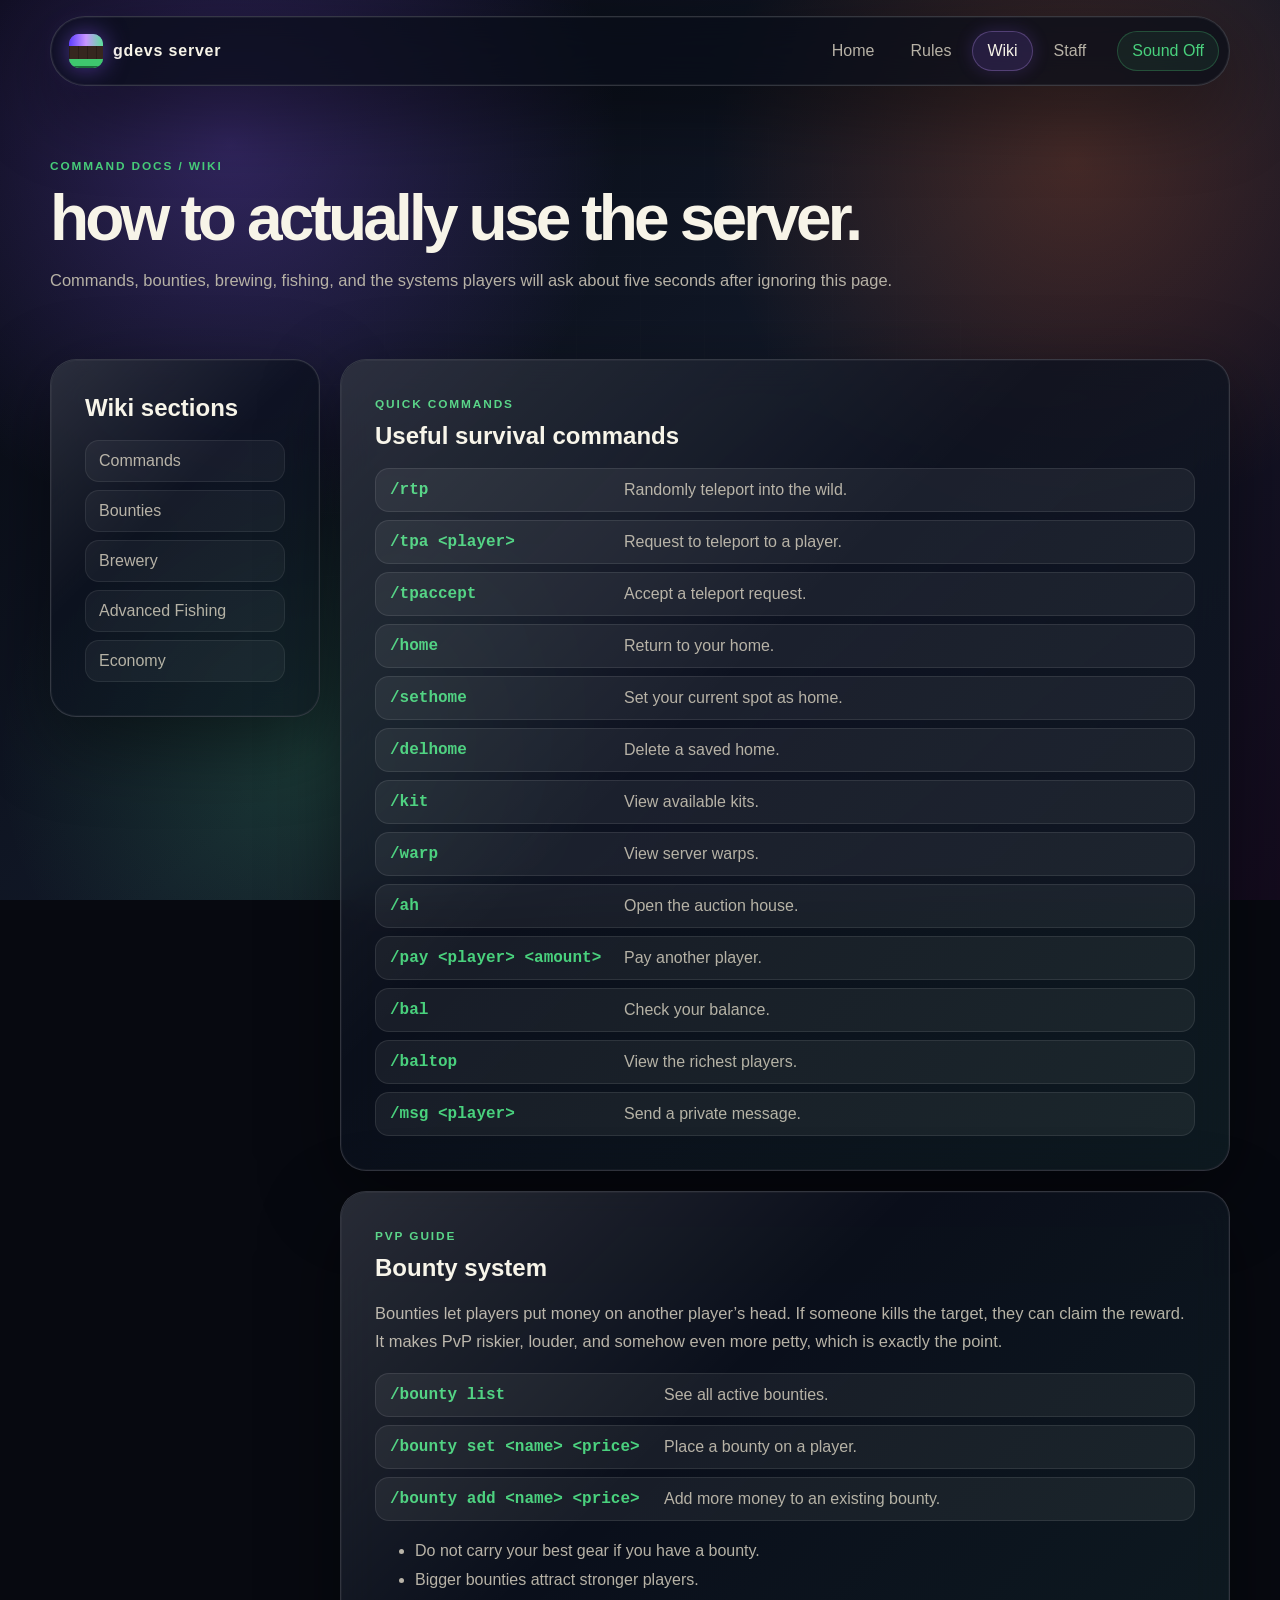
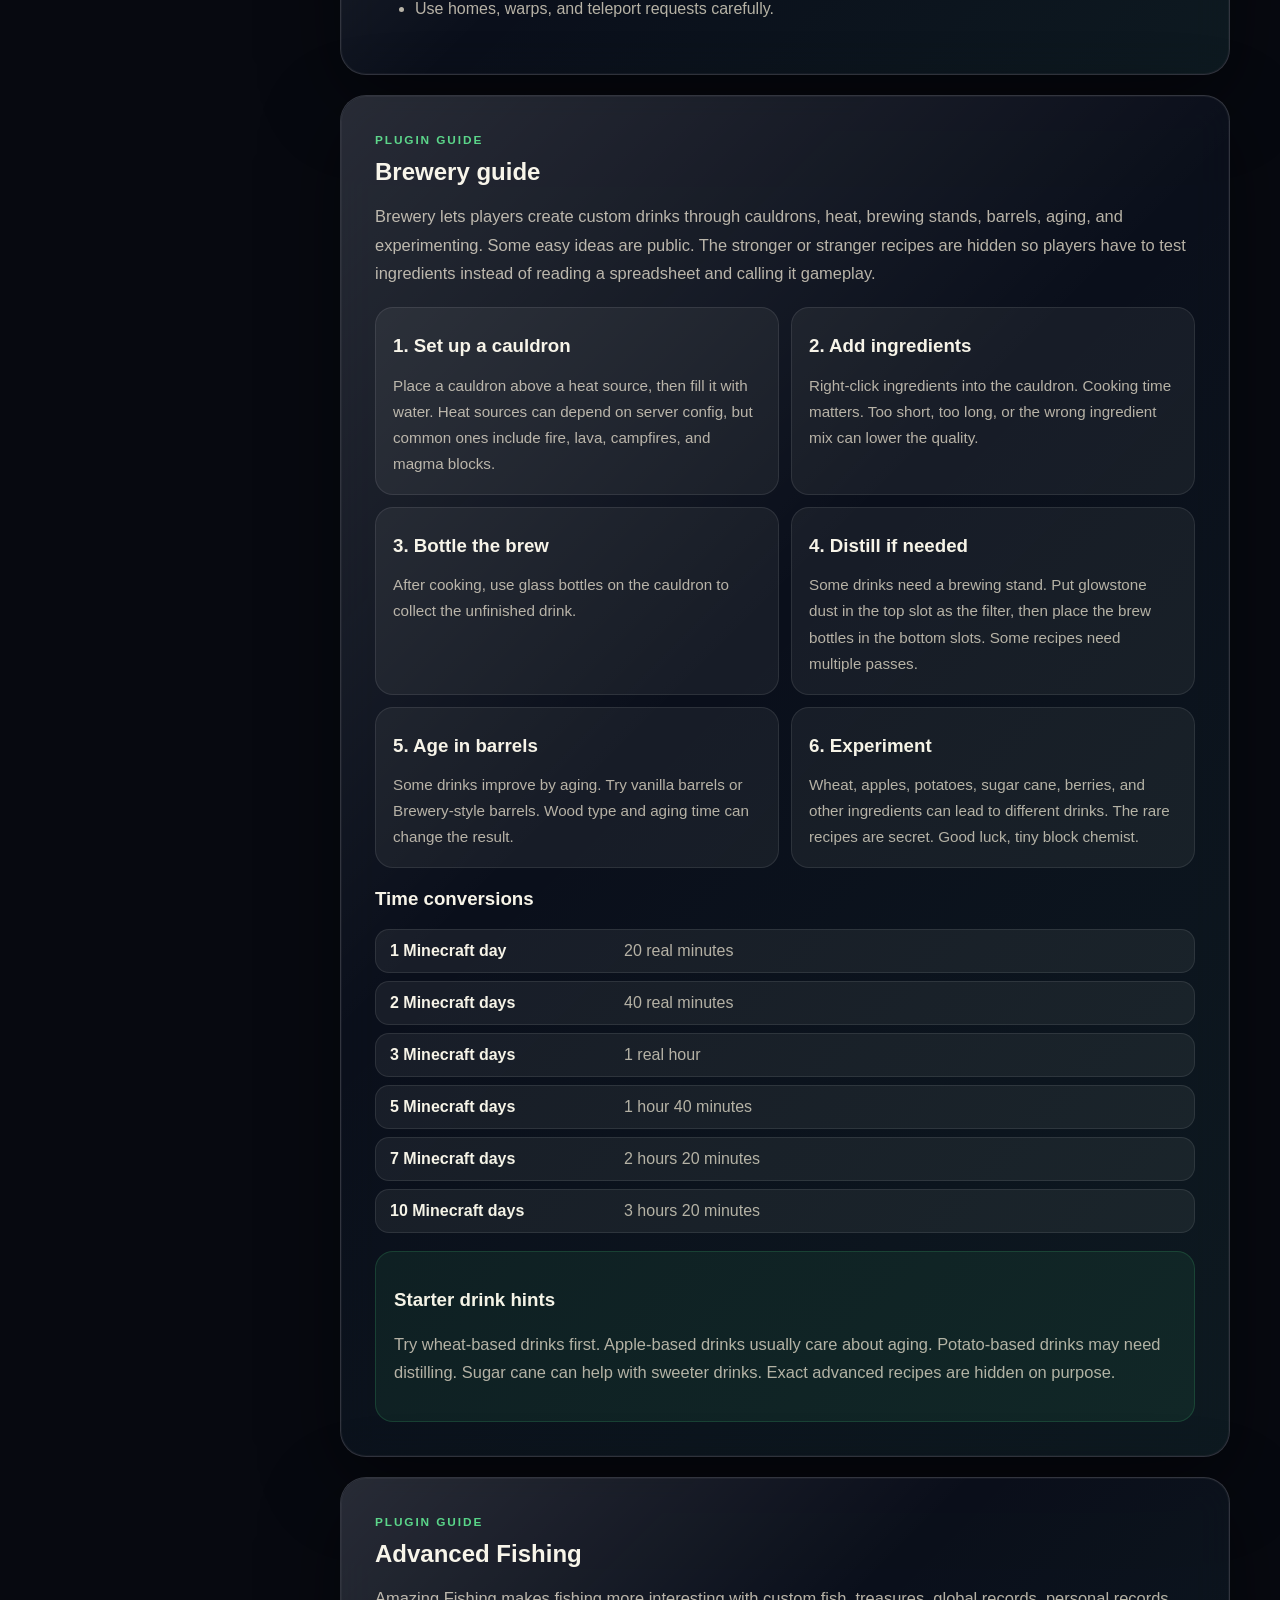
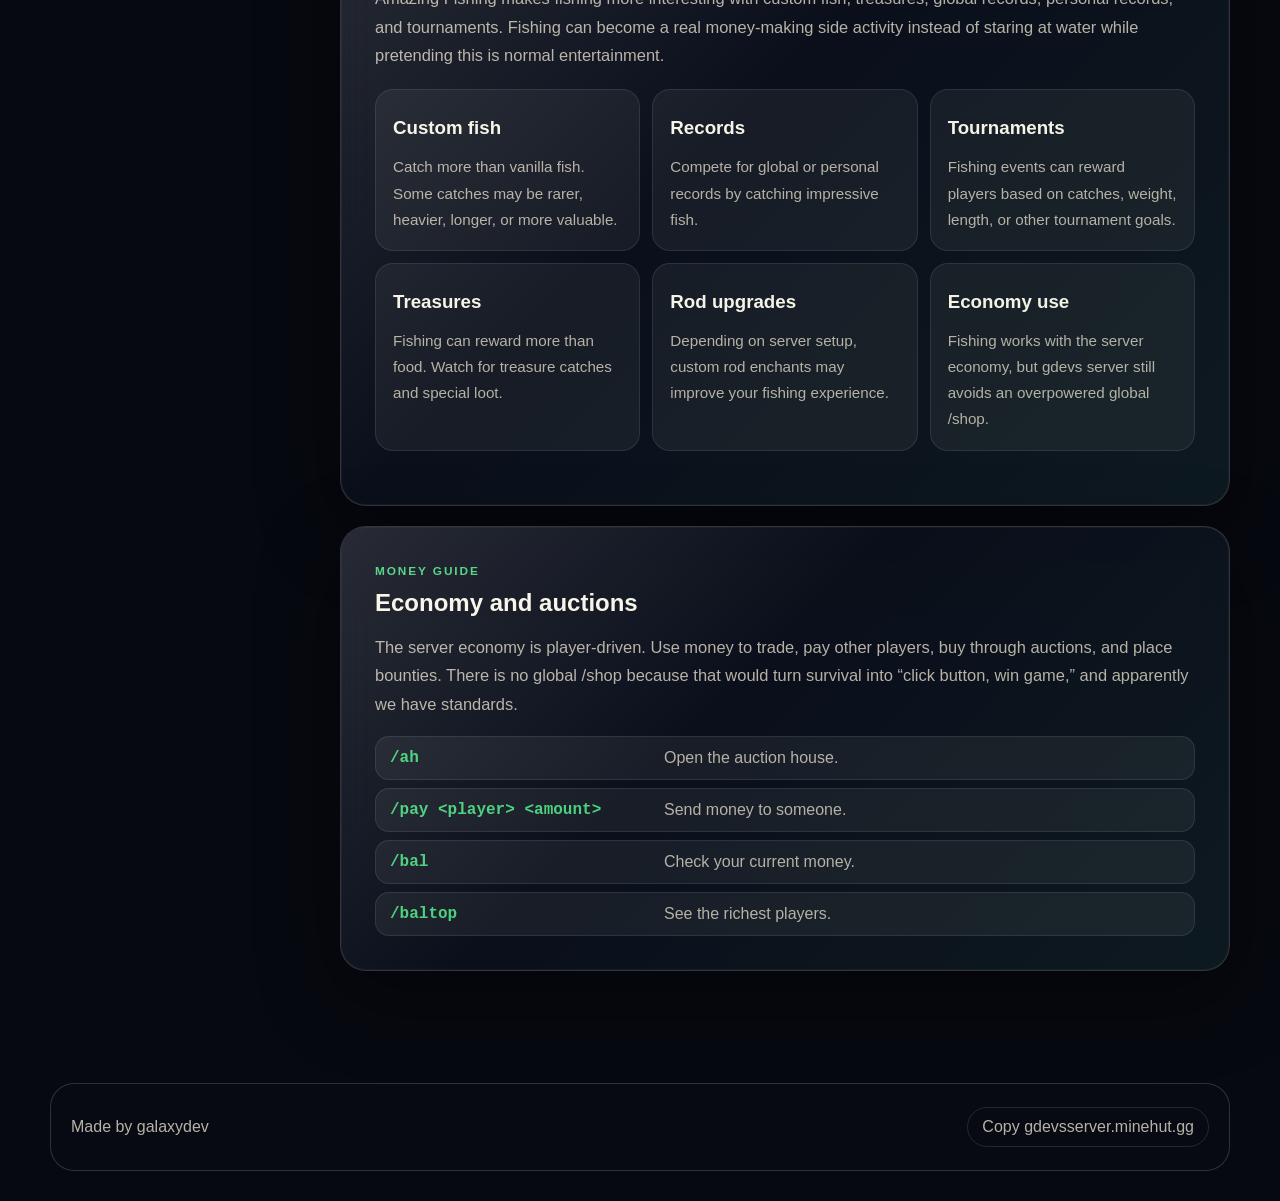
==== docs.html @ 05dd550a "Add files via upload" ====
<!DOCTYPE html>
<html lang="en">
<head>
  <meta charset="UTF-8" />
  <meta name="viewport" content="width=device-width, initial-scale=1.0" />
  <meta name="description" content="Command docs and plugin guides for gdevs server, including bounties, Brewery, homes, warps, auction house, and advanced fishing." />
  <title>Wiki | gdevs server</title>
  <link rel="icon" href="assets/favicon.svg" type="image/svg+xml" />
  <link rel="stylesheet" href="style.css" />
</head>
<body>
  <div class="page-bg"></div>
  <header class="nav-shell">
    <a class="brand" href="index.html" aria-label="gdevs server home" data-sound>
      <span class="brand-mark" aria-hidden="true"><span></span></span>
      <span class="brand-text">gdevs server</span>
    </a>
    <button class="nav-toggle" aria-label="Open navigation" data-nav-toggle data-sound><span></span><span></span><span></span></button>
    <nav class="nav-links" data-nav-menu>
      <a href="index.html" data-sound>Home</a>
      <a href="rules.html" data-sound>Rules</a>
      <a class="active" href="docs.html" data-sound>Wiki</a>
      <a href="staff.html" data-sound>Staff</a>
    </nav>
    <button class="sound-toggle" type="button" data-audio-toggle data-sound>Sound Off</button>
  </header>

  <main class="page-main section-pad docs-layout">
    <section class="page-hero compact">
      <span class="eyebrow">Command docs / wiki</span>
      <h1>How to actually use the server.</h1>
      <p>Commands, bounties, brewing, fishing, and the systems players will ask about five seconds after ignoring this page.</p>
    </section>

    <aside class="wiki-toc panel">
      <h2>Wiki sections</h2>
      <a href="#commands" data-sound>Commands</a>
      <a href="#bounties" data-sound>Bounties</a>
      <a href="#brewery" data-sound>Brewery</a>
      <a href="#fishing" data-sound>Advanced Fishing</a>
      <a href="#economy" data-sound>Economy</a>
    </aside>

    <section class="wiki-content">
      <article class="doc-section panel" id="commands">
        <span class="panel-kicker">Quick commands</span>
        <h2>Useful survival commands</h2>
        <div class="command-table">
          <div><code>/rtp</code><span>Randomly teleport into the wild.</span></div>
          <div><code>/tpa &lt;player&gt;</code><span>Request to teleport to a player.</span></div>
          <div><code>/tpaccept</code><span>Accept a teleport request.</span></div>
          <div><code>/home</code><span>Return to your home.</span></div>
          <div><code>/sethome</code><span>Set your current spot as home.</span></div>
          <div><code>/delhome</code><span>Delete a saved home.</span></div>
          <div><code>/kit</code><span>View available kits.</span></div>
          <div><code>/warp</code><span>View server warps.</span></div>
          <div><code>/ah</code><span>Open the auction house.</span></div>
          <div><code>/pay &lt;player&gt; &lt;amount&gt;</code><span>Pay another player.</span></div>
          <div><code>/bal</code><span>Check your balance.</span></div>
          <div><code>/baltop</code><span>View the richest players.</span></div>
          <div><code>/msg &lt;player&gt;</code><span>Send a private message.</span></div>
        </div>
      </article>

      <article class="doc-section panel" id="bounties">
        <span class="panel-kicker">PvP guide</span>
        <h2>Bounty system</h2>
        <p>Bounties let players put money on another player’s head. If someone kills the target, they can claim the reward. It makes PvP riskier, louder, and somehow even more petty, which is exactly the point.</p>
        <div class="command-table compact-table">
          <div><code>/bounty list</code><span>See all active bounties.</span></div>
          <div><code>/bounty set &lt;name&gt; &lt;price&gt;</code><span>Place a bounty on a player.</span></div>
          <div><code>/bounty add &lt;name&gt; &lt;price&gt;</code><span>Add more money to an existing bounty.</span></div>
        </div>
        <ul class="tips-list">
          <li>Do not carry your best gear if you have a bounty.</li>
          <li>Bigger bounties attract stronger players.</li>
          <li>Use homes, warps, and teleport requests carefully.</li>
        </ul>
      </article>

      <article class="doc-section panel" id="brewery">
        <span class="panel-kicker">Plugin guide</span>
        <h2>Brewery guide</h2>
        <p>Brewery lets players create custom drinks through cauldrons, heat, brewing stands, barrels, aging, and experimenting. Some easy ideas are public. The stronger or stranger recipes are hidden so players have to test ingredients instead of reading a spreadsheet and calling it gameplay.</p>

        <div class="guide-grid">
          <div class="mini-guide">
            <h3>1. Set up a cauldron</h3>
            <p>Place a cauldron above a heat source, then fill it with water. Heat sources can depend on server config, but common ones include fire, lava, campfires, and magma blocks.</p>
          </div>
          <div class="mini-guide">
            <h3>2. Add ingredients</h3>
            <p>Right-click ingredients into the cauldron. Cooking time matters. Too short, too long, or the wrong ingredient mix can lower the quality.</p>
          </div>
          <div class="mini-guide">
            <h3>3. Bottle the brew</h3>
            <p>After cooking, use glass bottles on the cauldron to collect the unfinished drink.</p>
          </div>
          <div class="mini-guide">
            <h3>4. Distill if needed</h3>
            <p>Some drinks need a brewing stand. Put glowstone dust in the top slot as the filter, then place the brew bottles in the bottom slots. Some recipes need multiple passes.</p>
          </div>
          <div class="mini-guide">
            <h3>5. Age in barrels</h3>
            <p>Some drinks improve by aging. Try vanilla barrels or Brewery-style barrels. Wood type and aging time can change the result.</p>
          </div>
          <div class="mini-guide">
            <h3>6. Experiment</h3>
            <p>Wheat, apples, potatoes, sugar cane, berries, and other ingredients can lead to different drinks. The rare recipes are secret. Good luck, tiny block chemist.</p>
          </div>
        </div>

        <h3>Time conversions</h3>
        <div class="time-table">
          <div><strong>1 Minecraft day</strong><span>20 real minutes</span></div>
          <div><strong>2 Minecraft days</strong><span>40 real minutes</span></div>
          <div><strong>3 Minecraft days</strong><span>1 real hour</span></div>
          <div><strong>5 Minecraft days</strong><span>1 hour 40 minutes</span></div>
          <div><strong>7 Minecraft days</strong><span>2 hours 20 minutes</span></div>
          <div><strong>10 Minecraft days</strong><span>3 hours 20 minutes</span></div>
        </div>

        <div class="recipe-hints">
          <h3>Starter drink hints</h3>
          <p>Try wheat-based drinks first. Apple-based drinks usually care about aging. Potato-based drinks may need distilling. Sugar cane can help with sweeter drinks. Exact advanced recipes are hidden on purpose.</p>
        </div>
      </article>

      <article class="doc-section panel" id="fishing">
        <span class="panel-kicker">Plugin guide</span>
        <h2>Advanced Fishing</h2>
        <p>Amazing Fishing makes fishing more interesting with custom fish, treasures, global records, personal records, and tournaments. Fishing can become a real money-making side activity instead of staring at water while pretending this is normal entertainment.</p>
        <div class="guide-grid three">
          <div class="mini-guide"><h3>Custom fish</h3><p>Catch more than vanilla fish. Some catches may be rarer, heavier, longer, or more valuable.</p></div>
          <div class="mini-guide"><h3>Records</h3><p>Compete for global or personal records by catching impressive fish.</p></div>
          <div class="mini-guide"><h3>Tournaments</h3><p>Fishing events can reward players based on catches, weight, length, or other tournament goals.</p></div>
          <div class="mini-guide"><h3>Treasures</h3><p>Fishing can reward more than food. Watch for treasure catches and special loot.</p></div>
          <div class="mini-guide"><h3>Rod upgrades</h3><p>Depending on server setup, custom rod enchants may improve your fishing experience.</p></div>
          <div class="mini-guide"><h3>Economy use</h3><p>Fishing works with the server economy, but gdevs server still avoids an overpowered global /shop.</p></div>
        </div>
      </article>

      <article class="doc-section panel" id="economy">
        <span class="panel-kicker">Money guide</span>
        <h2>Economy and auctions</h2>
        <p>The server economy is player-driven. Use money to trade, pay other players, buy through auctions, and place bounties. There is no global /shop because that would turn survival into “click button, win game,” and apparently we have standards.</p>
        <div class="command-table compact-table">
          <div><code>/ah</code><span>Open the auction house.</span></div>
          <div><code>/pay &lt;player&gt; &lt;amount&gt;</code><span>Send money to someone.</span></div>
          <div><code>/bal</code><span>Check your current money.</span></div>
          <div><code>/baltop</code><span>See the richest players.</span></div>
        </div>
      </article>
    </section>
  </main>

  <footer class="site-footer"><p>Made by galaxydev</p><button type="button" class="footer-copy" data-copy-ip data-sound>Copy gdevsserver.minehut.gg</button></footer>
  <div class="toast" data-toast>Copied IP.</div>
  <script src="script.js"></script>
</body>
</html>
---- style.css ----
:root {
  --bg: #070910;
  --bg-2: #0d1324;
  --panel: rgba(13, 18, 32, 0.74);
  --panel-strong: rgba(11, 16, 30, 0.88);
  --text: #f7f4e8;
  --muted: #b7b2a6;
  --purple: #8b5cff;
  --purple-2: #c99bff;
  --green: #49d17d;
  --grass: #2aad55;
  --gold: #f6bd4b;
  --lava: #ff6a2a;
  --red: #ff5c6c;
  --blue: #65c7ff;
  --border: rgba(255, 255, 255, 0.16);
  --shadow: 0 24px 80px rgba(0, 0, 0, 0.44);
  --radius: 26px;
  --sky-size: 140vmax;
  --sky-half: 70vmax;
}

* { box-sizing: border-box; }
html { scroll-behavior: smooth; }
body {
  margin: 0;
  min-height: 100vh;
  color: var(--text);
  font-family: Verdana, Geneva, Tahoma, sans-serif;
  background: var(--bg);
  overflow-x: hidden;
}
body::selection { background: rgba(139, 92, 255, 0.45); }
a { color: inherit; text-decoration: none; }
button, a { -webkit-tap-highlight-color: transparent; }
button { font: inherit; }

.page-bg {
  position: fixed;
  inset: 0;
  z-index: -4;
  background:
    radial-gradient(circle at 18% 16%, rgba(139, 92, 255, 0.30), transparent 30%),
    radial-gradient(circle at 84% 18%, rgba(255, 106, 42, 0.22), transparent 28%),
    radial-gradient(circle at 24% 84%, rgba(73, 209, 125, 0.18), transparent 25%),
    linear-gradient(140deg, #060810 0%, #111827 52%, #140b1e 100%);
}
.page-bg::after {
  content: "";
  position: absolute;
  inset: 0;
  opacity: 0.24;
  background-image:
    linear-gradient(rgba(255,255,255,.045) 1px, transparent 1px),
    linear-gradient(90deg, rgba(255,255,255,.045) 1px, transparent 1px);
  background-size: 64px 64px;
  mask-image: radial-gradient(circle at center, black, transparent 75%);
}

.panorama-scene {
  position: fixed;
  inset: -8vmax;
  z-index: -5;
  overflow: hidden;
  perspective: 1200px;
  background: #05070d;
}
.panorama-scene.dim { filter: saturate(.88) brightness(.8); }
.panorama-center {
  position: absolute;
  top: 50%;
  left: 50%;
  transform: translate(-50%, -50%) rotateX(-6deg);
  transform-style: preserve-3d;
}
.skybox {
  position: relative;
  width: var(--sky-size);
  height: var(--sky-size);
  transform-style: preserve-3d;
  animation: skySpin 76s linear infinite;
}
.skybox.slow { animation-duration: 110s; }
.sky-face {
  position: absolute;
  inset: 0;
  background-size: cover;
  background-position: center;
  backface-visibility: hidden;
  image-rendering: auto;
  filter: saturate(1.08) contrast(1.08);
}
.sky-front { background-image: url("assets/panorama_0.png"); transform: translateZ(var(--sky-half)); }
.sky-right { background-image: url("assets/panorama_1.png"); transform: rotateY(90deg) translateZ(var(--sky-half)); }
.sky-back { background-image: url("assets/panorama_2.png"); transform: rotateY(180deg) translateZ(var(--sky-half)); }
.sky-left { background-image: url("assets/panorama_3.png"); transform: rotateY(-90deg) translateZ(var(--sky-half)); }
.sky-top { background-image: url("assets/panorama_4.png"); transform: rotateX(90deg) translateZ(var(--sky-half)); }
.sky-bottom { background-image: url("assets/panorama_5.png"); transform: rotateX(-90deg) translateZ(var(--sky-half)); }
@keyframes skySpin {
  from { transform: rotateY(0deg); }
  to { transform: rotateY(-360deg); }
}
.site-overlay {
  position: fixed;
  inset: 0;
  z-index: -3;
  pointer-events: none;
  background:
    radial-gradient(circle at center, rgba(7, 9, 16, 0.12), rgba(7, 9, 16, 0.90) 72%),
    linear-gradient(to bottom, rgba(7,9,16,.45), rgba(7,9,16,.82));
}
.site-overlay.heavy { background: rgba(5, 7, 13, .82); }

.nav-shell {
  position: sticky;
  top: 16px;
  z-index: 50;
  width: min(1180px, calc(100% - 28px));
  margin: 16px auto 0;
  padding: 10px;
  display: flex;
  align-items: center;
  gap: 12px;
  border: 1px solid var(--border);
  border-radius: 999px;
  background: rgba(9, 13, 24, 0.72);
  backdrop-filter: blur(18px);
  box-shadow: var(--shadow), inset 0 0 0 1px rgba(255,255,255,.05);
}
.brand {
  display: inline-flex;
  align-items: center;
  gap: 10px;
  padding: 7px 14px 7px 8px;
  border-radius: 999px;
  min-width: max-content;
}
.brand-mark {
  width: 34px;
  height: 34px;
  border-radius: 10px;
  position: relative;
  overflow: hidden;
  background: linear-gradient(145deg, var(--purple), var(--green));
  box-shadow: 0 0 24px rgba(139, 92, 255, .55);
}
.brand-mark::before,
.brand-mark::after,
.brand-mark span {
  content: "";
  position: absolute;
  left: 0;
  right: 0;
}
.brand-mark::before { top: 0; height: 12px; background: linear-gradient(90deg, #5d3dff, #c896ff, #5ce09a); }
.brand-mark::after { bottom: 0; height: 9px; background: #3ec76e; box-shadow: 0 -2px 0 #1b6b39 inset; }
.brand-mark span { top: 12px; bottom: 9px; background: #36261f; background-image: linear-gradient(90deg, rgba(0,0,0,.24) 1px, transparent 1px); background-size: 9px 100%; }
.brand-text {
  font-weight: 900;
  letter-spacing: .05em;
  text-transform: lowercase;
}
.nav-links {
  margin-left: auto;
  display: flex;
  align-items: center;
  gap: 6px;
}
.nav-links a,
.sound-toggle,
.footer-copy,
.nav-toggle {
  border: 1px solid transparent;
  color: var(--muted);
  background: transparent;
  border-radius: 999px;
  cursor: pointer;
  transition: transform .18s ease, color .18s ease, background .18s ease, border-color .18s ease, box-shadow .18s ease;
}
.nav-links a { padding: 10px 14px; }
.nav-links a:hover,
.nav-links a.active,
.sound-toggle:hover,
.footer-copy:hover {
  color: var(--text);
  background: rgba(139, 92, 255, .16);
  border-color: rgba(201, 155, 255, .28);
  box-shadow: 0 0 18px rgba(139, 92, 255, .20);
}
.nav-links a:active,
.sound-toggle:active,
.btn:active,
.footer-copy:active { transform: translateY(2px); }
.sound-toggle {
  padding: 10px 14px;
  margin-left: 4px;
  color: var(--green);
  border-color: rgba(73, 209, 125, .26);
  background: rgba(73, 209, 125, .08);
}
.nav-toggle {
  display: none;
  width: 42px;
  height: 42px;
  justify-content: center;
  align-items: center;
  flex-direction: column;
  gap: 5px;
  margin-left: auto;
}
.nav-toggle span { width: 19px; height: 2px; background: var(--text); border-radius: 4px; }

.section-pad {
  width: min(1180px, calc(100% - 28px));
  margin: 0 auto;
  padding: 92px 0;
}
.hero {
  min-height: calc(100vh - 92px);
  display: grid;
  place-items: center;
  text-align: center;
  padding-top: 40px;
}
.hero-inner { max-width: 900px; }
.eyebrow,
.panel-kicker,
.rank-label {
  color: var(--green);
  text-transform: uppercase;
  letter-spacing: .16em;
  font-size: .74rem;
  font-weight: 900;
}
.logo-title,
.page-hero h1,
.lost-card h1 {
  margin: 14px 0;
  font-size: clamp(3.1rem, 10vw, 8.5rem);
  line-height: .86;
  letter-spacing: -.08em;
  text-transform: lowercase;
}
.logo-title {
  color: #fff;
  text-shadow:
    0 0 22px rgba(139, 92, 255, .74),
    0 0 46px rgba(73, 209, 125, .22),
    0 6px 0 rgba(0,0,0,.55);
  position: relative;
}
.logo-title::after {
  content: "";
  display: block;
  height: 5px;
  width: min(460px, 72%);
  margin: 20px auto 0;
  border-radius: 999px;
  background: linear-gradient(90deg, transparent, var(--green), var(--purple), var(--lava), transparent);
  box-shadow: 0 0 28px rgba(139, 92, 255, .60);
}
.hero-copy,
.page-hero p,
.section-heading p,
.panel p,
.feature-card p,
.doc-section p,
.staff-card p,
.lost-card p {
  color: var(--muted);
  font-size: 1.03rem;
  line-height: 1.72;
}
.hero-copy { max-width: 720px; margin: 0 auto 28px; font-size: clamp(1.05rem, 2vw, 1.3rem); }
.hero-actions,
.join-actions {
  display: flex;
  flex-wrap: wrap;
  justify-content: center;
  gap: 12px;
  margin: 26px 0;
}
.hero-actions.centered { justify-content: center; }
.btn {
  border: 1px solid rgba(255,255,255,.18);
  border-radius: 999px;
  padding: 13px 22px;
  color: var(--text);
  cursor: pointer;
  font-weight: 900;
  display: inline-flex;
  align-items: center;
  justify-content: center;
  gap: 10px;
  transition: transform .18s ease, box-shadow .18s ease, background .18s ease, border-color .18s ease;
}
.btn-primary {
  background: linear-gradient(135deg, var(--purple), #5f8dff 52%, var(--green));
  box-shadow: 0 16px 48px rgba(139, 92, 255, .36);
}
.btn-secondary {
  background: rgba(255,255,255,.08);
  backdrop-filter: blur(14px);
}
.btn:hover {
  transform: translateY(-2px);
  box-shadow: 0 18px 54px rgba(73, 209, 125, .20), 0 0 36px rgba(139, 92, 255, .28);
  border-color: rgba(255,255,255,.34);
}
.quick-status,
.server-status-card {
  display: flex;
  align-items: center;
  gap: 12px;
  padding: 14px 16px;
  border-radius: 20px;
  border: 1px solid var(--border);
  background: rgba(8, 12, 22, .72);
  backdrop-filter: blur(18px);
  box-shadow: var(--shadow);
  width: min(420px, 100%);
  margin: 18px auto 0;
  text-align: left;
}
.status-wide { width: 100%; margin-top: 18px; }
.status-dot {
  width: 14px;
  height: 14px;
  flex: 0 0 14px;
  border-radius: 50%;
  background: var(--gold);
  box-shadow: 0 0 20px rgba(246,189,75,.75);
}
.status-dot.online { background: var(--green); box-shadow: 0 0 20px rgba(73,209,125,.88); }
.status-dot.offline { background: var(--red); box-shadow: 0 0 20px rgba(255,92,108,.80); }
.server-status-card strong { display: block; }
.server-status-card span { display: block; color: var(--muted); font-size: .88rem; margin-top: 3px; }

.content-grid { display: grid; gap: 18px; }
.two-col { grid-template-columns: repeat(2, minmax(0, 1fr)); }
.panel,
.feature-card,
.join-card,
.staff-card,
.lost-card {
  border: 1px solid var(--border);
  border-radius: var(--radius);
  background: var(--panel);
  backdrop-filter: blur(18px);
  box-shadow: var(--shadow), inset 0 0 0 1px rgba(255,255,255,.04);
}
.panel { padding: clamp(22px, 4vw, 34px); }
.panel h2,
.feature-card h3,
.doc-section h2,
.mini-guide h3,
.staff-card h2 { margin: 10px 0; }
.warning-panel { background: linear-gradient(135deg, rgba(255, 106, 42, .18), rgba(139, 92, 255, .14)), var(--panel); }
.glass-panel { background: linear-gradient(135deg, rgba(73, 209, 125, .14), rgba(101, 199, 255, .12)), var(--panel); }
.section-heading { max-width: 720px; margin-bottom: 28px; }
.section-heading h2,
.join-card h2,
.page-hero h1 { font-size: clamp(2.2rem, 5vw, 4.2rem); line-height: 1; margin: 12px 0; letter-spacing: -.06em; }
.feature-grid {
  display: grid;
  grid-template-columns: repeat(4, minmax(0, 1fr));
  gap: 16px;
}
.feature-card {
  padding: 24px;
  position: relative;
  overflow: hidden;
  background: linear-gradient(145deg, rgba(255,255,255,.08), rgba(255,255,255,.03)), var(--panel);
}
.feature-card::before,
.staff-card::before,
.join-card::before,
.panel::before {
  content: "";
  position: absolute;
  inset: 0;
  pointer-events: none;
  border-radius: inherit;
  background: linear-gradient(135deg, rgba(255,255,255,.16), transparent 42%, rgba(73,209,125,.07));
  opacity: .75;
}
.feature-icon {
  width: 48px;
  height: 48px;
  border-radius: 16px;
  display: grid;
  place-items: center;
  background: rgba(255,255,255,.09);
  border: 1px solid rgba(255,255,255,.12);
  font-size: 1.5rem;
}
.join-section { padding-top: 40px; }
.join-card {
  position: relative;
  padding: clamp(24px, 5vw, 44px);
  display: grid;
  grid-template-columns: 1.15fr .85fr;
  gap: 24px;
  align-items: center;
  background: linear-gradient(135deg, rgba(73, 209, 125, .12), rgba(139, 92, 255, .16), rgba(255, 106, 42, .10)), var(--panel-strong);
}
.join-info {
  display: grid;
  gap: 10px;
}
.join-line {
  padding: 13px 14px;
  border-radius: 16px;
  background: rgba(255,255,255,.07);
  border: 1px solid rgba(255,255,255,.10);
}
.join-line span { display: block; color: var(--muted); font-size: .78rem; text-transform: uppercase; letter-spacing: .10em; }
.join-line strong { display: block; margin-top: 4px; font-size: 1rem; word-break: break-word; }
.join-actions { grid-column: 1 / -1; justify-content: flex-start; margin-bottom: 0; }
.join-card .status-wide { grid-column: 1 / -1; }

.page-main { padding-top: 70px; }
.page-hero.compact { max-width: 850px; margin-bottom: 28px; }
.rules-board { position: relative; margin-bottom: 22px; }
.rule-list {
  padding: 0;
  margin: 0;
  display: grid;
  gap: 12px;
  counter-reset: rules;
}
.rule-list li {
  list-style: none;
  display: grid;
  grid-template-columns: 54px 1fr;
  gap: 14px;
  align-items: start;
  padding: 16px;
  border: 1px solid rgba(255,255,255,.10);
  border-radius: 18px;
  background: rgba(255,255,255,.055);
  position: relative;
}
.rule-list li::before {
  counter-increment: rules;
  content: counter(rules);
  width: 38px;
  height: 38px;
  display: grid;
  place-items: center;
  border-radius: 12px;
  background: linear-gradient(135deg, var(--purple), var(--green));
  font-weight: 900;
}
.rule-list strong { display: block; margin-bottom: 4px; }
.rule-list span { color: var(--muted); line-height: 1.55; }

.docs-layout {
  display: grid;
  grid-template-columns: 270px 1fr;
  gap: 20px;
  align-items: start;
}
.docs-layout .page-hero { grid-column: 1 / -1; }
.wiki-toc {
  position: sticky;
  top: 98px;
  display: grid;
  gap: 8px;
}
.wiki-toc h2 { margin: 0 0 10px; }
.wiki-toc a {
  padding: 11px 13px;
  border-radius: 14px;
  color: var(--muted);
  background: rgba(255,255,255,.045);
  border: 1px solid rgba(255,255,255,.08);
}
.wiki-toc a:hover { color: var(--text); border-color: rgba(139,92,255,.34); background: rgba(139,92,255,.14); }
.wiki-content { display: grid; gap: 20px; }
.doc-section { position: relative; scroll-margin-top: 120px; }
.command-table,
.time-table {
  display: grid;
  gap: 8px;
  margin-top: 18px;
}
.command-table div,
.time-table div {
  display: grid;
  grid-template-columns: 220px 1fr;
  gap: 14px;
  align-items: center;
  padding: 12px 14px;
  border-radius: 14px;
  background: rgba(255,255,255,.06);
  border: 1px solid rgba(255,255,255,.09);
}
.command-table code {
  color: var(--green);
  font-family: Consolas, Monaco, 'Courier New', monospace;
  font-weight: 900;
}
.command-table span,
.time-table span { color: var(--muted); }
.compact-table div { grid-template-columns: 260px 1fr; }
.guide-grid {
  display: grid;
  grid-template-columns: repeat(2, minmax(0, 1fr));
  gap: 12px;
  margin: 20px 0;
}
.guide-grid.three { grid-template-columns: repeat(3, minmax(0, 1fr)); }
.mini-guide {
  padding: 17px;
  border-radius: 18px;
  background: rgba(255,255,255,.055);
  border: 1px solid rgba(255,255,255,.09);
}
.mini-guide h3 { color: var(--text); }
.mini-guide p { margin-bottom: 0; font-size: .95rem; }
.tips-list { color: var(--muted); line-height: 1.8; }
.recipe-hints {
  margin-top: 18px;
  padding: 18px;
  border-radius: 18px;
  border: 1px solid rgba(73,209,125,.18);
  background: rgba(73,209,125,.08);
}

.staff-grid {
  display: grid;
  grid-template-columns: repeat(3, minmax(0, 1fr));
  gap: 18px;
}
.staff-card {
  position: relative;
  padding: 28px;
  overflow: hidden;
}
.player-head {
  width: 92px;
  height: 92px;
  border-radius: 24px;
  margin: 20px 0;
  position: relative;
  overflow: hidden;
  border: 2px solid rgba(255,255,255,.16);
  box-shadow: 0 18px 42px rgba(0,0,0,.32);
  image-rendering: pixelated;
}
.player-head::before,
.player-head::after,
.player-head span::before,
.player-head span::after {
  content: "";
  position: absolute;
}
.css-head { background: linear-gradient(#d7a57d 0 56%, #2a1a12 56% 100%); }
.css-head::before { left: 18px; top: 34px; width: 14px; height: 10px; background: #1a1f35; box-shadow: 42px 0 #1a1f35; }
.css-head::after { left: 35px; top: 58px; width: 23px; height: 8px; background: #8a4b42; }
.frost-head { background: linear-gradient(#c9f4ff 0 36%, #8fd8ff 36% 58%, #111827 58% 100%); }
.frost-head::before { left: 16px; top: 36px; width: 15px; height: 10px; background: #0b1020; box-shadow: 44px 0 #0b1020; }
.frost-head::after { left: 34px; top: 58px; width: 24px; height: 7px; background: #38627b; }
.empty-head { background: linear-gradient(135deg, rgba(139,92,255,.4), rgba(73,209,125,.35)); }
.empty-head::before { inset: 14px; border-radius: 14px; border: 2px dashed rgba(255,255,255,.42); }
.empty-head::after { content: "?"; inset: 0; display: grid; place-items: center; font-size: 3rem; font-weight: 900; }

.lost-card-wrap {
  min-height: 100vh;
  width: min(860px, calc(100% - 28px));
  margin: 0 auto;
  display: grid;
  place-items: center;
  text-align: center;
}
.lost-card { padding: clamp(28px, 6vw, 56px); background: rgba(8, 12, 22, .78); }
.lost-card h1 { font-size: clamp(3rem, 8vw, 7.2rem); }
.small-note { font-size: .94rem; color: var(--muted); }

.site-footer {
  width: min(1180px, calc(100% - 28px));
  margin: 20px auto 30px;
  padding: 18px 20px;
  border: 1px solid var(--border);
  border-radius: 24px;
  background: rgba(8, 12, 22, .66);
  backdrop-filter: blur(16px);
  display: flex;
  justify-content: space-between;
  align-items: center;
  gap: 14px;
  color: var(--muted);
}
.footer-copy { padding: 10px 14px; border-color: rgba(255,255,255,.12); }
.toast {
  position: fixed;
  left: 50%;
  bottom: 24px;
  transform: translate(-50%, 30px);
  opacity: 0;
  pointer-events: none;
  padding: 12px 16px;
  border: 1px solid rgba(73,209,125,.34);
  border-radius: 999px;
  background: rgba(10, 15, 27, .92);
  color: var(--text);
  box-shadow: var(--shadow);
  transition: transform .25s ease, opacity .25s ease;
  z-index: 200;
}
.toast.show { opacity: 1; transform: translate(-50%, 0); }

@media (max-width: 980px) {
  .feature-grid { grid-template-columns: repeat(2, minmax(0, 1fr)); }
  .join-card { grid-template-columns: 1fr; }
  .docs-layout { grid-template-columns: 1fr; }
  .wiki-toc { position: static; }
  .guide-grid.three { grid-template-columns: repeat(2, minmax(0, 1fr)); }
  .staff-grid { grid-template-columns: 1fr; }
}
@media (max-width: 760px) {
  .nav-shell { border-radius: 26px; flex-wrap: wrap; }
  .nav-toggle { display: flex; }
  .sound-toggle { order: 3; margin-left: 0; }
  .nav-links {
    order: 4;
    width: 100%;
    display: none;
    flex-direction: column;
    align-items: stretch;
    padding: 8px;
    margin-left: 0;
  }
  .nav-links.open { display: flex; }
  .nav-links a { text-align: center; }
  .two-col,
  .feature-grid,
  .guide-grid,
  .guide-grid.three { grid-template-columns: 1fr; }
  .section-pad { padding: 68px 0; }
  .hero { min-height: 88vh; }
  .logo-title { font-size: clamp(3rem, 18vw, 5rem); }
  .command-table div,
  .compact-table div,
  .time-table div { grid-template-columns: 1fr; gap: 6px; }
  .rule-list li { grid-template-columns: 1fr; }
  .site-footer { flex-direction: column; text-align: center; }
}

@media (prefers-reduced-motion: reduce) {
  html { scroll-behavior: auto; }
  *, *::before, *::after { animation-duration: .001ms !important; animation-iteration-count: 1 !important; transition-duration: .001ms !important; }
}
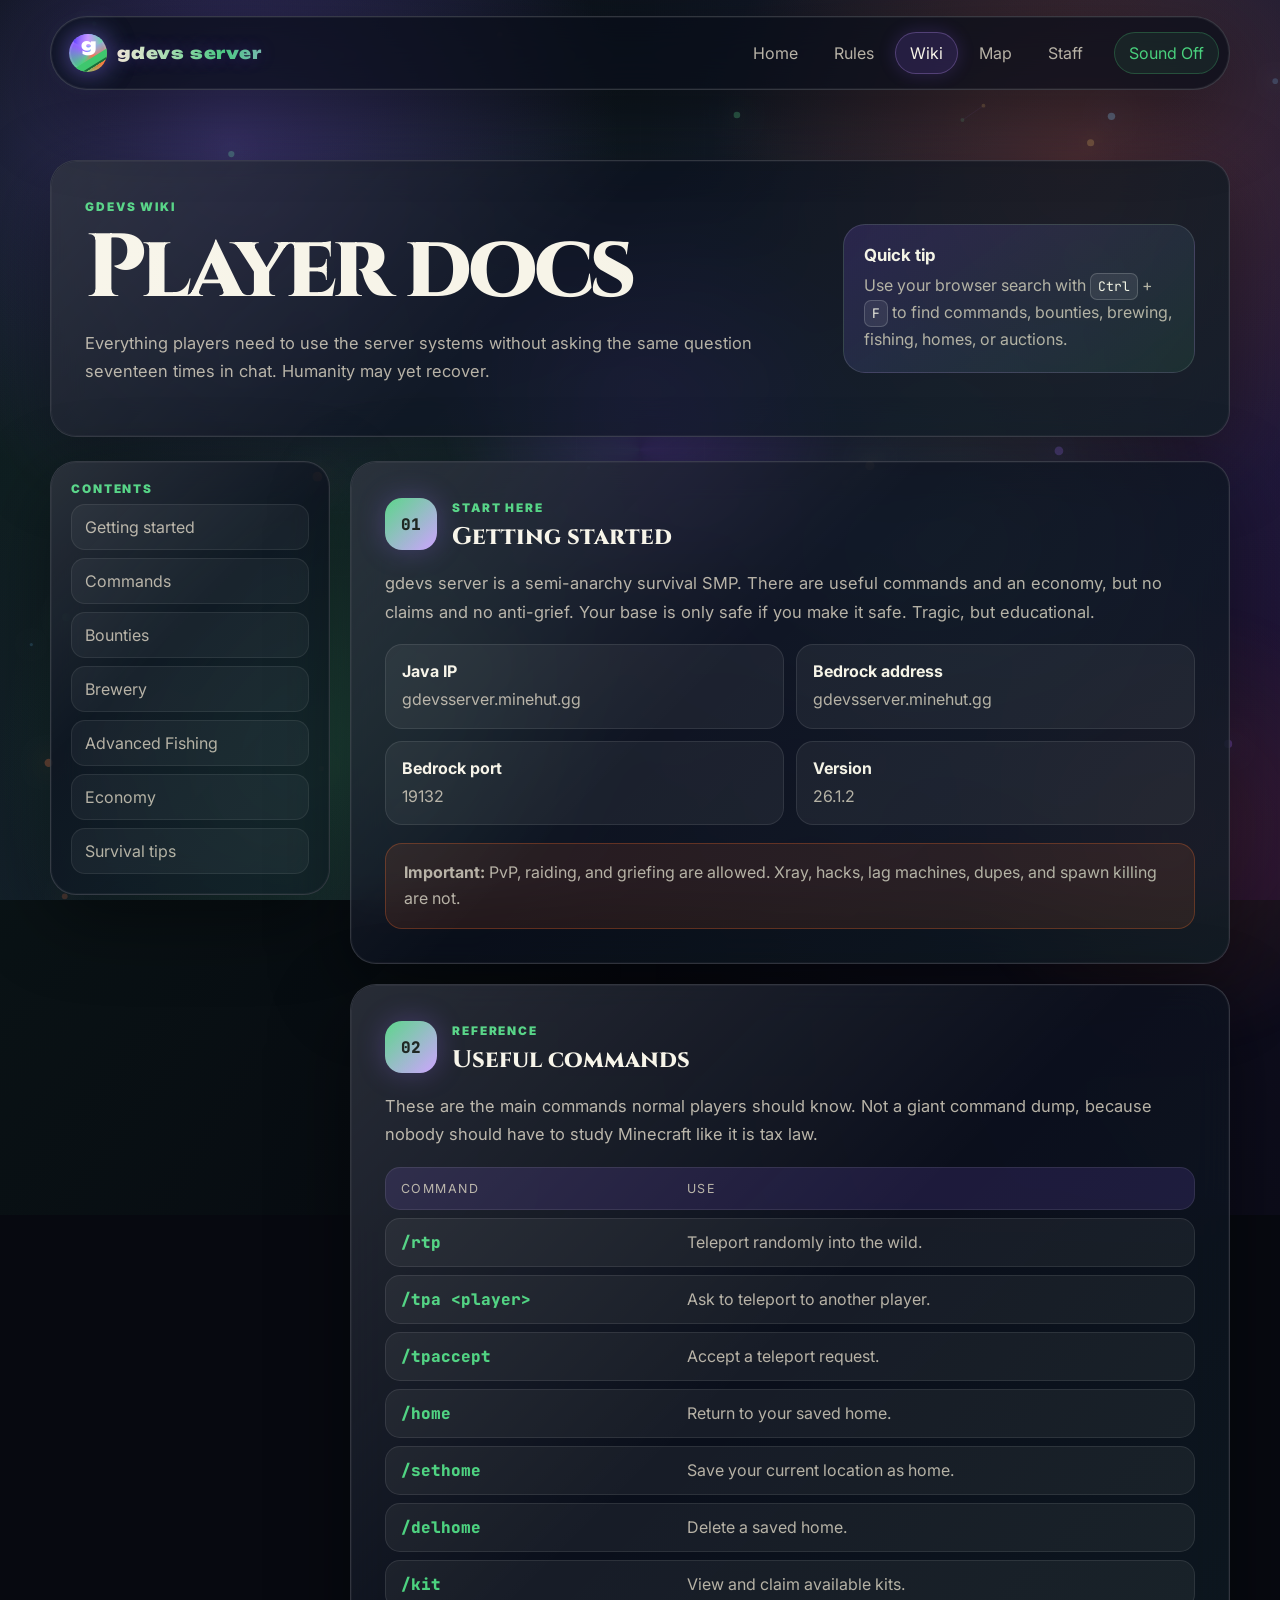
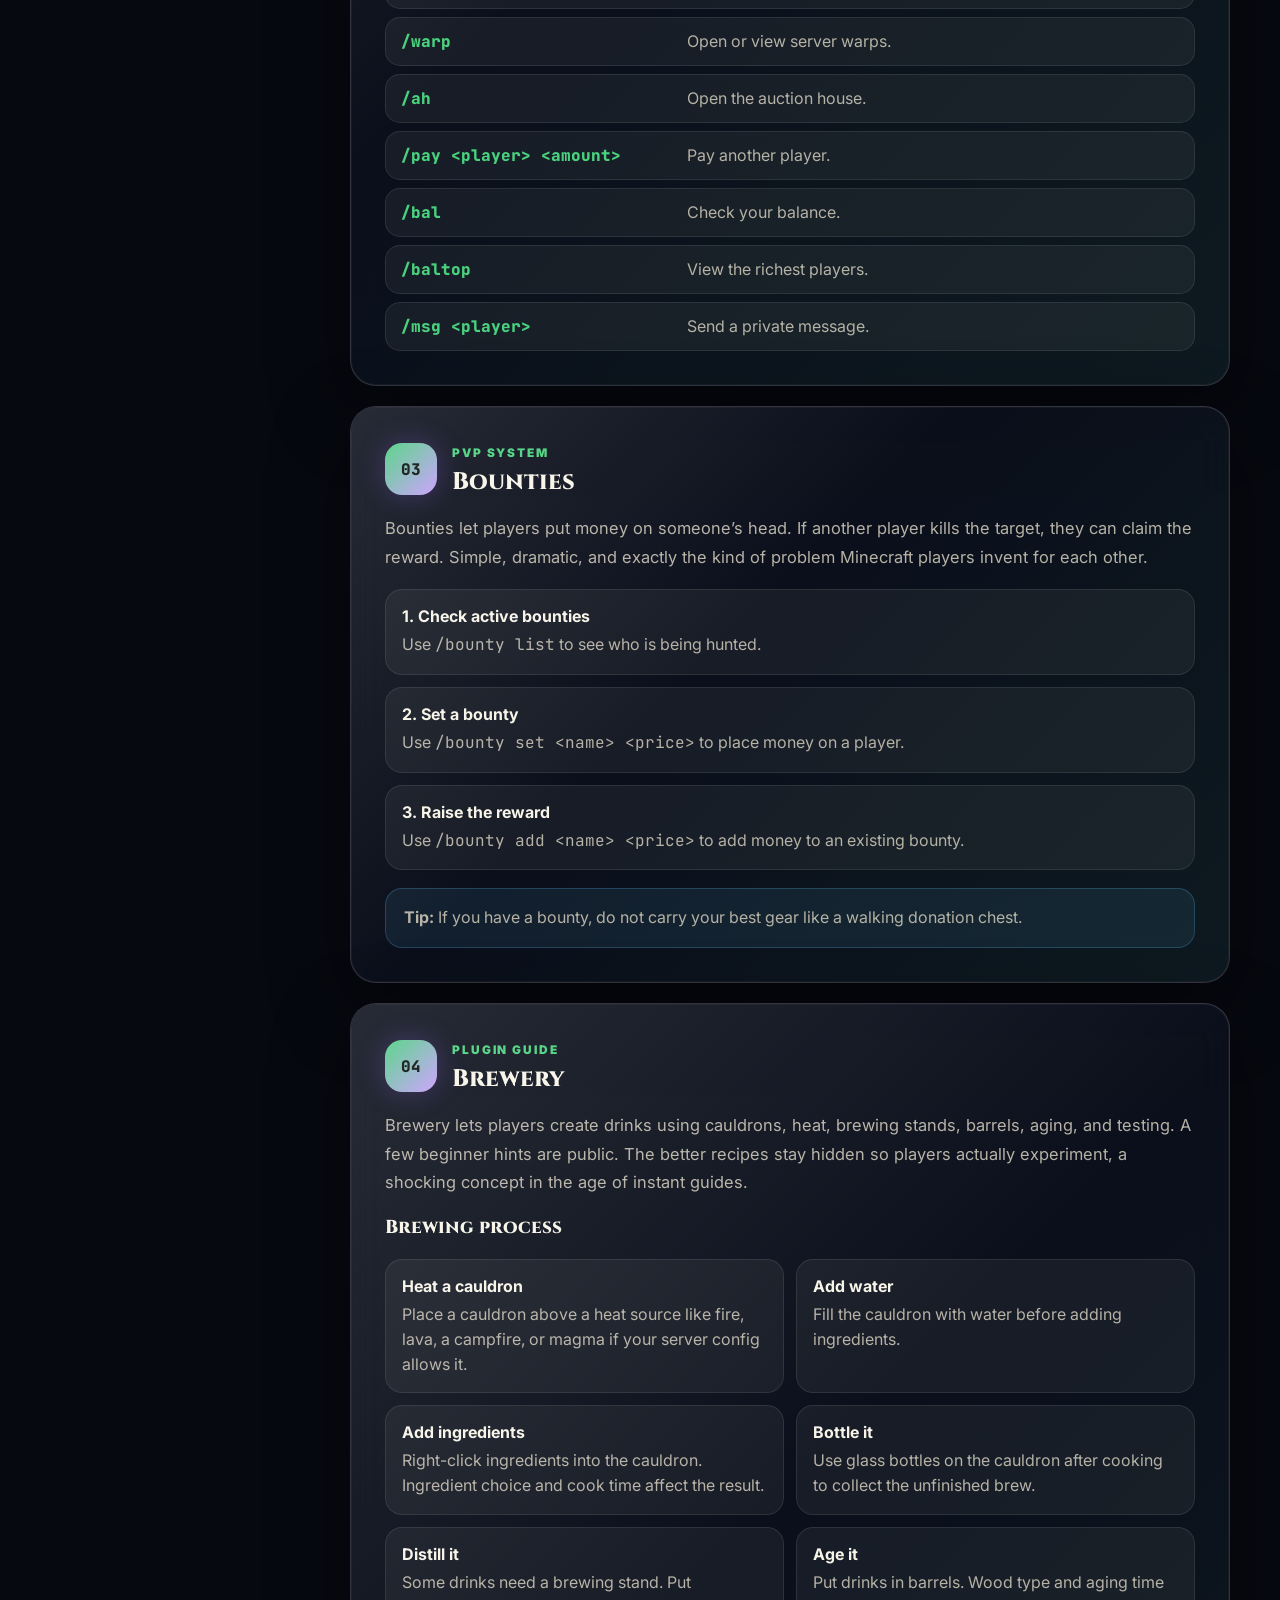
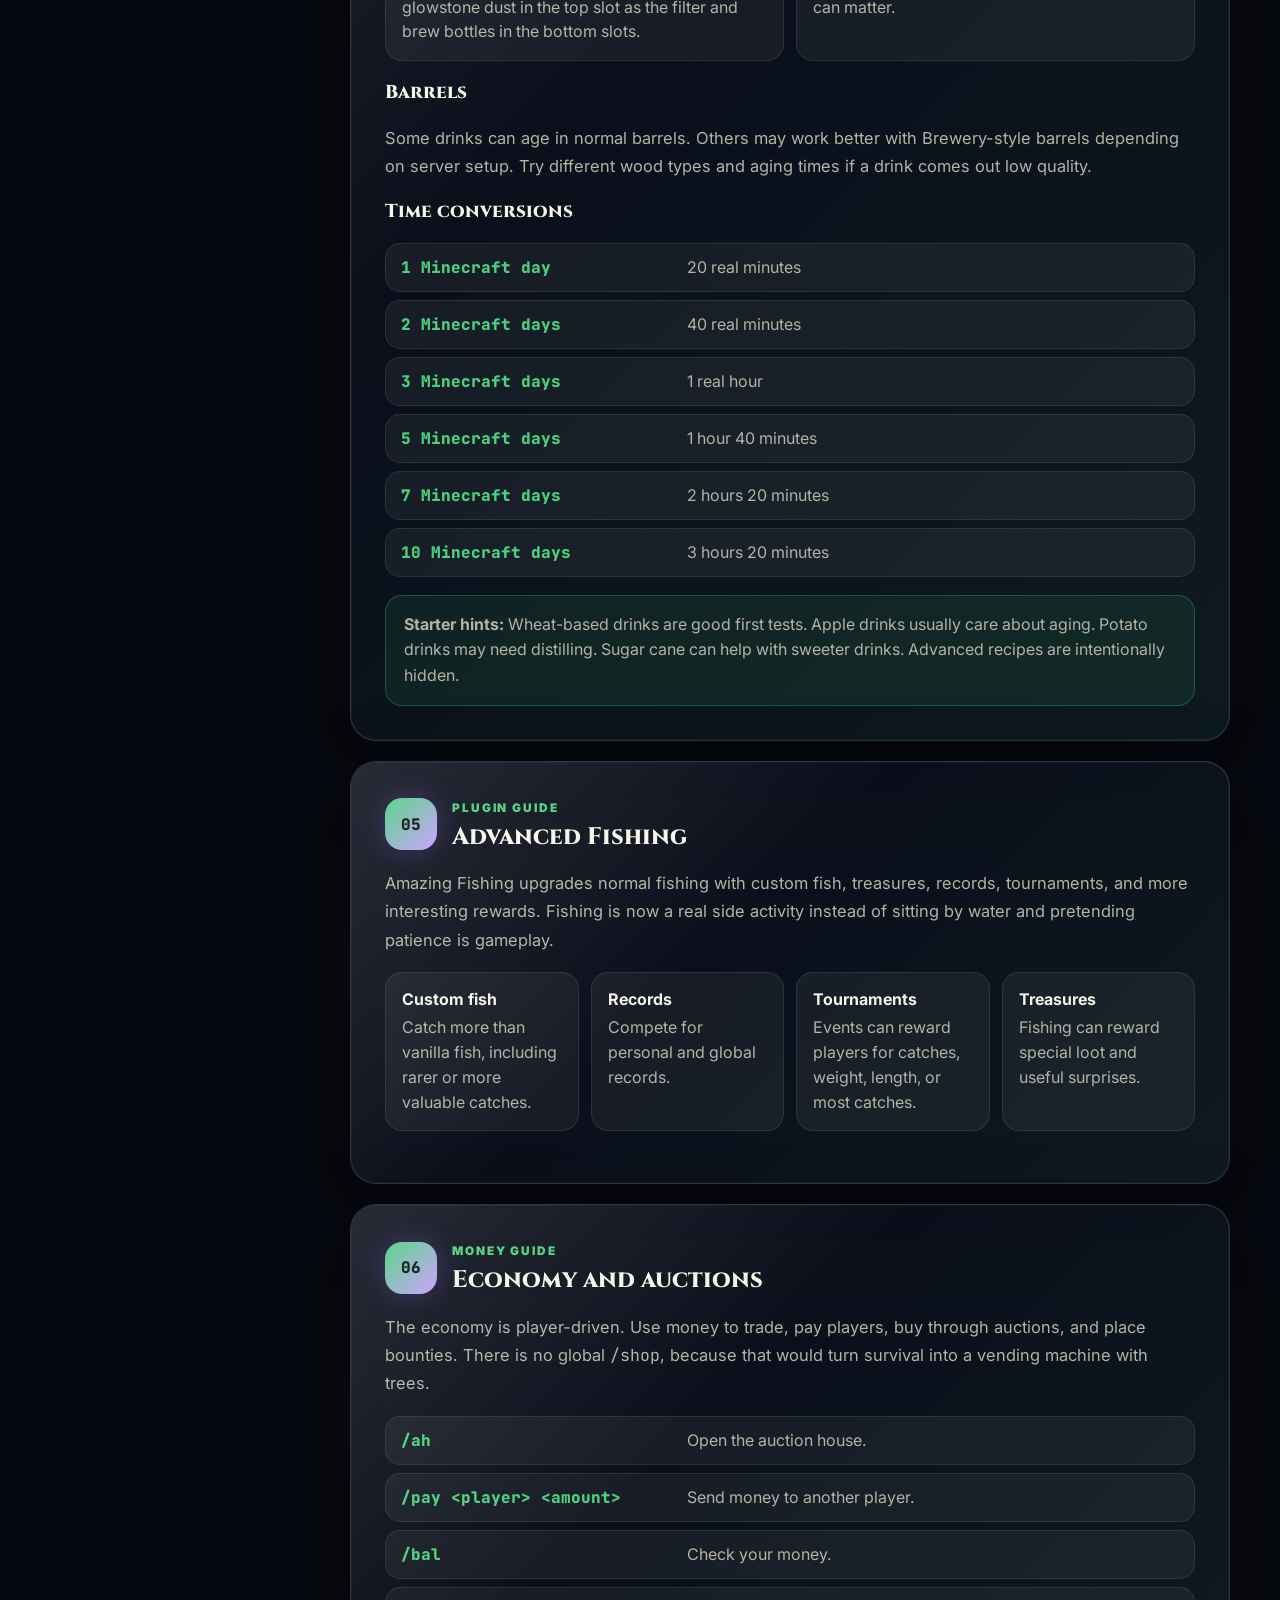
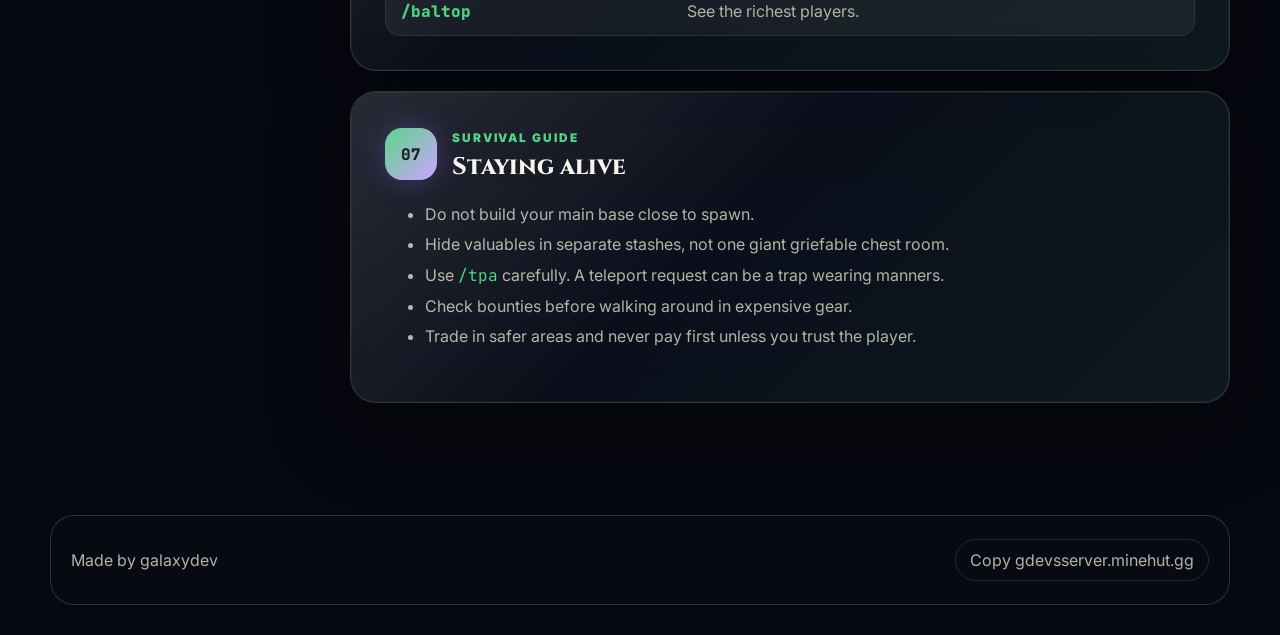
==== commit 16892b82: "Add files via upload" ====
--- a/docs.html
+++ b/docs.html
@@ -3,7 +3,7 @@
 <head>
   <meta charset="UTF-8" />
   <meta name="viewport" content="width=device-width, initial-scale=1.0" />
-  <meta name="description" content="Command docs and plugin guides for gdevs server, including bounties, Brewery, homes, warps, auction house, and advanced fishing." />
+  <meta name="description" content="Docs and player guides for gdevs server." />
   <title>Wiki | gdevs server</title>
   <link rel="icon" href="assets/favicon.svg" type="image/svg+xml" />
   <link rel="stylesheet" href="style.css" />
@@ -20,138 +20,142 @@
       <a href="index.html" data-sound>Home</a>
       <a href="rules.html" data-sound>Rules</a>
       <a class="active" href="docs.html" data-sound>Wiki</a>
+      <a href="map.html" data-sound>Map</a>
       <a href="staff.html" data-sound>Staff</a>
     </nav>
     <button class="sound-toggle" type="button" data-audio-toggle data-sound>Sound Off</button>
   </header>
 
-  <main class="page-main section-pad docs-layout">
-    <section class="page-hero compact">
-      <span class="eyebrow">Command docs / wiki</span>
-      <h1>How to actually use the server.</h1>
-      <p>Commands, bounties, brewing, fishing, and the systems players will ask about five seconds after ignoring this page.</p>
+  <main class="page-main section-pad docs-page">
+    <section class="docs-hero panel hero-card-split">
+      <div>
+        <span class="eyebrow">gdevs wiki</span>
+        <h1>Player docs</h1>
+        <p>Everything players need to use the server systems without asking the same question seventeen times in chat. Humanity may yet recover.</p>
+      </div>
+      <div class="doc-search-card">
+        <strong>Quick tip</strong>
+        <span>Use your browser search with <kbd>Ctrl</kbd> + <kbd>F</kbd> to find commands, bounties, brewing, fishing, homes, or auctions.</span>
+      </div>
     </section>
 
-    <aside class="wiki-toc panel">
-      <h2>Wiki sections</h2>
-      <a href="#commands" data-sound>Commands</a>
-      <a href="#bounties" data-sound>Bounties</a>
-      <a href="#brewery" data-sound>Brewery</a>
-      <a href="#fishing" data-sound>Advanced Fishing</a>
-      <a href="#economy" data-sound>Economy</a>
-    </aside>
+    <div class="docs-shell">
+      <aside class="docs-sidebar panel">
+        <span class="panel-kicker">Contents</span>
+        <a href="#getting-started" data-sound>Getting started</a>
+        <a href="#commands" data-sound>Commands</a>
+        <a href="#bounties" data-sound>Bounties</a>
+        <a href="#brewery" data-sound>Brewery</a>
+        <a href="#fishing" data-sound>Advanced Fishing</a>
+        <a href="#economy" data-sound>Economy</a>
+        <a href="#survival-tips" data-sound>Survival tips</a>
+      </aside>
 
-    <section class="wiki-content">
-      <article class="doc-section panel" id="commands">
-        <span class="panel-kicker">Quick commands</span>
-        <h2>Useful survival commands</h2>
-        <div class="command-table">
-          <div><code>/rtp</code><span>Randomly teleport into the wild.</span></div>
-          <div><code>/tpa &lt;player&gt;</code><span>Request to teleport to a player.</span></div>
-          <div><code>/tpaccept</code><span>Accept a teleport request.</span></div>
-          <div><code>/home</code><span>Return to your home.</span></div>
-          <div><code>/sethome</code><span>Set your current spot as home.</span></div>
-          <div><code>/delhome</code><span>Delete a saved home.</span></div>
-          <div><code>/kit</code><span>View available kits.</span></div>
-          <div><code>/warp</code><span>View server warps.</span></div>
-          <div><code>/ah</code><span>Open the auction house.</span></div>
-          <div><code>/pay &lt;player&gt; &lt;amount&gt;</code><span>Pay another player.</span></div>
-          <div><code>/bal</code><span>Check your balance.</span></div>
-          <div><code>/baltop</code><span>View the richest players.</span></div>
-          <div><code>/msg &lt;player&gt;</code><span>Send a private message.</span></div>
-        </div>
-      </article>
+      <section class="docs-article">
+        <article class="doc-card panel" id="getting-started">
+          <div class="doc-heading"><span class="doc-number">01</span><div><span class="panel-kicker">Start here</span><h2>Getting started</h2></div></div>
+          <p>gdevs server is a semi-anarchy survival SMP. There are useful commands and an economy, but no claims and no anti-grief. Your base is only safe if you make it safe. Tragic, but educational.</p>
+          <div class="info-grid">
+            <div><strong>Java IP</strong><span>gdevsserver.minehut.gg</span></div>
+            <div><strong>Bedrock address</strong><span>gdevsserver.minehut.gg</span></div>
+            <div><strong>Bedrock port</strong><span>19132</span></div>
+            <div><strong>Version</strong><span>26.1.2</span></div>
+          </div>
+          <div class="doc-callout warning"><strong>Important:</strong> PvP, raiding, and griefing are allowed. Xray, hacks, lag machines, dupes, and spawn killing are not.</div>
+        </article>
 
-      <article class="doc-section panel" id="bounties">
-        <span class="panel-kicker">PvP guide</span>
-        <h2>Bounty system</h2>
-        <p>Bounties let players put money on another player’s head. If someone kills the target, they can claim the reward. It makes PvP riskier, louder, and somehow even more petty, which is exactly the point.</p>
-        <div class="command-table compact-table">
-          <div><code>/bounty list</code><span>See all active bounties.</span></div>
-          <div><code>/bounty set &lt;name&gt; &lt;price&gt;</code><span>Place a bounty on a player.</span></div>
-          <div><code>/bounty add &lt;name&gt; &lt;price&gt;</code><span>Add more money to an existing bounty.</span></div>
-        </div>
-        <ul class="tips-list">
-          <li>Do not carry your best gear if you have a bounty.</li>
-          <li>Bigger bounties attract stronger players.</li>
-          <li>Use homes, warps, and teleport requests carefully.</li>
-        </ul>
-      </article>
+        <article class="doc-card panel" id="commands">
+          <div class="doc-heading"><span class="doc-number">02</span><div><span class="panel-kicker">Reference</span><h2>Useful commands</h2></div></div>
+          <p>These are the main commands normal players should know. Not a giant command dump, because nobody should have to study Minecraft like it is tax law.</p>
+          <div class="docs-table">
+            <div class="table-head"><span>Command</span><span>Use</span></div>
+            <div><code>/rtp</code><span>Teleport randomly into the wild.</span></div>
+            <div><code>/tpa &lt;player&gt;</code><span>Ask to teleport to another player.</span></div>
+            <div><code>/tpaccept</code><span>Accept a teleport request.</span></div>
+            <div><code>/home</code><span>Return to your saved home.</span></div>
+            <div><code>/sethome</code><span>Save your current location as home.</span></div>
+            <div><code>/delhome</code><span>Delete a saved home.</span></div>
+            <div><code>/kit</code><span>View and claim available kits.</span></div>
+            <div><code>/warp</code><span>Open or view server warps.</span></div>
+            <div><code>/ah</code><span>Open the auction house.</span></div>
+            <div><code>/pay &lt;player&gt; &lt;amount&gt;</code><span>Pay another player.</span></div>
+            <div><code>/bal</code><span>Check your balance.</span></div>
+            <div><code>/baltop</code><span>View the richest players.</span></div>
+            <div><code>/msg &lt;player&gt;</code><span>Send a private message.</span></div>
+          </div>
+        </article>
 
-      <article class="doc-section panel" id="brewery">
-        <span class="panel-kicker">Plugin guide</span>
-        <h2>Brewery guide</h2>
-        <p>Brewery lets players create custom drinks through cauldrons, heat, brewing stands, barrels, aging, and experimenting. Some easy ideas are public. The stronger or stranger recipes are hidden so players have to test ingredients instead of reading a spreadsheet and calling it gameplay.</p>
+        <article class="doc-card panel" id="bounties">
+          <div class="doc-heading"><span class="doc-number">03</span><div><span class="panel-kicker">PvP system</span><h2>Bounties</h2></div></div>
+          <p>Bounties let players put money on someone’s head. If another player kills the target, they can claim the reward. Simple, dramatic, and exactly the kind of problem Minecraft players invent for each other.</p>
+          <div class="step-list">
+            <div><strong>1. Check active bounties</strong><span>Use <code>/bounty list</code> to see who is being hunted.</span></div>
+            <div><strong>2. Set a bounty</strong><span>Use <code>/bounty set &lt;name&gt; &lt;price&gt;</code> to place money on a player.</span></div>
+            <div><strong>3. Raise the reward</strong><span>Use <code>/bounty add &lt;name&gt; &lt;price&gt;</code> to add money to an existing bounty.</span></div>
+          </div>
+          <div class="doc-callout"><strong>Tip:</strong> If you have a bounty, do not carry your best gear like a walking donation chest.</div>
+        </article>
 
-        <div class="guide-grid">
-          <div class="mini-guide">
-            <h3>1. Set up a cauldron</h3>
-            <p>Place a cauldron above a heat source, then fill it with water. Heat sources can depend on server config, but common ones include fire, lava, campfires, and magma blocks.</p>
+        <article class="doc-card panel" id="brewery">
+          <div class="doc-heading"><span class="doc-number">04</span><div><span class="panel-kicker">Plugin guide</span><h2>Brewery</h2></div></div>
+          <p>Brewery lets players create drinks using cauldrons, heat, brewing stands, barrels, aging, and testing. A few beginner hints are public. The better recipes stay hidden so players actually experiment, a shocking concept in the age of instant guides.</p>
+          <h3>Brewing process</h3>
+          <div class="process-grid">
+            <div><strong>Heat a cauldron</strong><span>Place a cauldron above a heat source like fire, lava, a campfire, or magma if your server config allows it.</span></div>
+            <div><strong>Add water</strong><span>Fill the cauldron with water before adding ingredients.</span></div>
+            <div><strong>Add ingredients</strong><span>Right-click ingredients into the cauldron. Ingredient choice and cook time affect the result.</span></div>
+            <div><strong>Bottle it</strong><span>Use glass bottles on the cauldron after cooking to collect the unfinished brew.</span></div>
+            <div><strong>Distill it</strong><span>Some drinks need a brewing stand. Put glowstone dust in the top slot as the filter and brew bottles in the bottom slots.</span></div>
+            <div><strong>Age it</strong><span>Put drinks in barrels. Wood type and aging time can matter.</span></div>
           </div>
-          <div class="mini-guide">
-            <h3>2. Add ingredients</h3>
-            <p>Right-click ingredients into the cauldron. Cooking time matters. Too short, too long, or the wrong ingredient mix can lower the quality.</p>
+          <h3>Barrels</h3>
+          <p>Some drinks can age in normal barrels. Others may work better with Brewery-style barrels depending on server setup. Try different wood types and aging times if a drink comes out low quality.</p>
+          <h3>Time conversions</h3>
+          <div class="docs-table small-table">
+            <div><code>1 Minecraft day</code><span>20 real minutes</span></div>
+            <div><code>2 Minecraft days</code><span>40 real minutes</span></div>
+            <div><code>3 Minecraft days</code><span>1 real hour</span></div>
+            <div><code>5 Minecraft days</code><span>1 hour 40 minutes</span></div>
+            <div><code>7 Minecraft days</code><span>2 hours 20 minutes</span></div>
+            <div><code>10 Minecraft days</code><span>3 hours 20 minutes</span></div>
           </div>
-          <div class="mini-guide">
-            <h3>3. Bottle the brew</h3>
-            <p>After cooking, use glass bottles on the cauldron to collect the unfinished drink.</p>
+          <div class="doc-callout secret"><strong>Starter hints:</strong> Wheat-based drinks are good first tests. Apple drinks usually care about aging. Potato drinks may need distilling. Sugar cane can help with sweeter drinks. Advanced recipes are intentionally hidden.</div>
+        </article>
+
+        <article class="doc-card panel" id="fishing">
+          <div class="doc-heading"><span class="doc-number">05</span><div><span class="panel-kicker">Plugin guide</span><h2>Advanced Fishing</h2></div></div>
+          <p>Amazing Fishing upgrades normal fishing with custom fish, treasures, records, tournaments, and more interesting rewards. Fishing is now a real side activity instead of sitting by water and pretending patience is gameplay.</p>
+          <div class="feature-doc-grid">
+            <div><strong>Custom fish</strong><span>Catch more than vanilla fish, including rarer or more valuable catches.</span></div>
+            <div><strong>Records</strong><span>Compete for personal and global records.</span></div>
+            <div><strong>Tournaments</strong><span>Events can reward players for catches, weight, length, or most catches.</span></div>
+            <div><strong>Treasures</strong><span>Fishing can reward special loot and useful surprises.</span></div>
           </div>
-          <div class="mini-guide">
-            <h3>4. Distill if needed</h3>
-            <p>Some drinks need a brewing stand. Put glowstone dust in the top slot as the filter, then place the brew bottles in the bottom slots. Some recipes need multiple passes.</p>
+        </article>
+
+        <article class="doc-card panel" id="economy">
+          <div class="doc-heading"><span class="doc-number">06</span><div><span class="panel-kicker">Money guide</span><h2>Economy and auctions</h2></div></div>
+          <p>The economy is player-driven. Use money to trade, pay players, buy through auctions, and place bounties. There is no global <code>/shop</code>, because that would turn survival into a vending machine with trees.</p>
+          <div class="docs-table small-table">
+            <div><code>/ah</code><span>Open the auction house.</span></div>
+            <div><code>/pay &lt;player&gt; &lt;amount&gt;</code><span>Send money to another player.</span></div>
+            <div><code>/bal</code><span>Check your money.</span></div>
+            <div><code>/baltop</code><span>See the richest players.</span></div>
           </div>
-          <div class="mini-guide">
-            <h3>5. Age in barrels</h3>
-            <p>Some drinks improve by aging. Try vanilla barrels or Brewery-style barrels. Wood type and aging time can change the result.</p>
-          </div>
-          <div class="mini-guide">
-            <h3>6. Experiment</h3>
-            <p>Wheat, apples, potatoes, sugar cane, berries, and other ingredients can lead to different drinks. The rare recipes are secret. Good luck, tiny block chemist.</p>
-          </div>
-        </div>
+        </article>
 
-        <h3>Time conversions</h3>
-        <div class="time-table">
-          <div><strong>1 Minecraft day</strong><span>20 real minutes</span></div>
-          <div><strong>2 Minecraft days</strong><span>40 real minutes</span></div>
-          <div><strong>3 Minecraft days</strong><span>1 real hour</span></div>
-          <div><strong>5 Minecraft days</strong><span>1 hour 40 minutes</span></div>
-          <div><strong>7 Minecraft days</strong><span>2 hours 20 minutes</span></div>
-          <div><strong>10 Minecraft days</strong><span>3 hours 20 minutes</span></div>
-        </div>
-
-        <div class="recipe-hints">
-          <h3>Starter drink hints</h3>
-          <p>Try wheat-based drinks first. Apple-based drinks usually care about aging. Potato-based drinks may need distilling. Sugar cane can help with sweeter drinks. Exact advanced recipes are hidden on purpose.</p>
-        </div>
-      </article>
-
-      <article class="doc-section panel" id="fishing">
-        <span class="panel-kicker">Plugin guide</span>
-        <h2>Advanced Fishing</h2>
-        <p>Amazing Fishing makes fishing more interesting with custom fish, treasures, global records, personal records, and tournaments. Fishing can become a real money-making side activity instead of staring at water while pretending this is normal entertainment.</p>
-        <div class="guide-grid three">
-          <div class="mini-guide"><h3>Custom fish</h3><p>Catch more than vanilla fish. Some catches may be rarer, heavier, longer, or more valuable.</p></div>
-          <div class="mini-guide"><h3>Records</h3><p>Compete for global or personal records by catching impressive fish.</p></div>
-          <div class="mini-guide"><h3>Tournaments</h3><p>Fishing events can reward players based on catches, weight, length, or other tournament goals.</p></div>
-          <div class="mini-guide"><h3>Treasures</h3><p>Fishing can reward more than food. Watch for treasure catches and special loot.</p></div>
-          <div class="mini-guide"><h3>Rod upgrades</h3><p>Depending on server setup, custom rod enchants may improve your fishing experience.</p></div>
-          <div class="mini-guide"><h3>Economy use</h3><p>Fishing works with the server economy, but gdevs server still avoids an overpowered global /shop.</p></div>
-        </div>
-      </article>
-
-      <article class="doc-section panel" id="economy">
-        <span class="panel-kicker">Money guide</span>
-        <h2>Economy and auctions</h2>
-        <p>The server economy is player-driven. Use money to trade, pay other players, buy through auctions, and place bounties. There is no global /shop because that would turn survival into “click button, win game,” and apparently we have standards.</p>
-        <div class="command-table compact-table">
-          <div><code>/ah</code><span>Open the auction house.</span></div>
-          <div><code>/pay &lt;player&gt; &lt;amount&gt;</code><span>Send money to someone.</span></div>
-          <div><code>/bal</code><span>Check your current money.</span></div>
-          <div><code>/baltop</code><span>See the richest players.</span></div>
-        </div>
-      </article>
-    </section>
+        <article class="doc-card panel" id="survival-tips">
+          <div class="doc-heading"><span class="doc-number">07</span><div><span class="panel-kicker">Survival guide</span><h2>Staying alive</h2></div></div>
+          <ul class="docs-list">
+            <li>Do not build your main base close to spawn.</li>
+            <li>Hide valuables in separate stashes, not one giant griefable chest room.</li>
+            <li>Use <code>/tpa</code> carefully. A teleport request can be a trap wearing manners.</li>
+            <li>Check bounties before walking around in expensive gear.</li>
+            <li>Trade in safer areas and never pay first unless you trust the player.</li>
+          </ul>
+        </article>
+      </section>
+    </div>
   </main>
 
   <footer class="site-footer"><p>Made by galaxydev</p><button type="button" class="footer-copy" data-copy-ip data-sound>Copy gdevsserver.minehut.gg</button></footer>
--- a/style.css
+++ b/style.css
@@ -1,3 +1,5 @@
+@import url('https://fonts.googleapis.com/css2?family=Cinzel:wght@600;700;800;900&family=Inter:wght@400;500;600;700;800;900&family=JetBrains+Mono:wght@500;700;800&family=Unbounded:wght@600;700;800;900&display=swap');
+
 :root {
   --bg: #070910;
   --bg-2: #0d1324;
@@ -26,7 +28,7 @@
   margin: 0;
   min-height: 100vh;
   color: var(--text);
-  font-family: Verdana, Geneva, Tahoma, sans-serif;
+  font-family: 'Inter', system-ui, -apple-system, BlinkMacSystemFont, 'Segoe UI', sans-serif;
   background: var(--bg);
   overflow-x: hidden;
 }
@@ -136,21 +138,53 @@
   min-width: max-content;
 }
 .brand-mark {
-  width: 34px;
-  height: 34px;
-  border-radius: 10px;
+  width: 38px;
+  height: 38px;
+  border-radius: 50%;
   position: relative;
   overflow: hidden;
-  background: linear-gradient(145deg, var(--purple), var(--green));
-  box-shadow: 0 0 24px rgba(139, 92, 255, .55);
-}
-.brand-mark::before,
-.brand-mark::after,
-.brand-mark span {
+  display: grid;
+  place-items: center;
+  isolation: isolate;
+  background:
+    radial-gradient(circle at 32% 26%, rgba(255,255,255,.95), transparent 0 8%, transparent 9%),
+    conic-gradient(from 210deg, var(--green), var(--purple), var(--blue), var(--lava), var(--green));
+  box-shadow:
+    0 0 0 2px rgba(255,255,255,.10) inset,
+    0 0 26px rgba(139, 92, 255, .56),
+    0 0 36px rgba(73, 209, 125, .18);
+}
+.brand-mark::before {
+  content: "g";
+  position: absolute;
+  inset: 4px;
+  display: grid;
+  place-items: center;
+  border-radius: 50%;
+  background: rgba(6, 8, 15, .88);
+  color: #ffffff;
+  font-family: 'Unbounded', 'Inter', system-ui, sans-serif;
+  font-size: 1.16rem;
+  font-weight: 900;
+  letter-spacing: -.08em;
+  text-shadow: 0 0 14px rgba(201, 155, 255, .95);
+  z-index: 2;
+}
+.brand-mark::after {
   content: "";
   position: absolute;
-  left: 0;
-  right: 0;
+  width: 160%;
+  height: 46%;
+  transform: rotate(-32deg) translateY(-2px);
+  background: linear-gradient(90deg, transparent, rgba(255,255,255,.44), transparent);
+  animation: logoSweep 3.8s ease-in-out infinite;
+  z-index: 3;
+}
+.brand-mark span { display: none; }
+@keyframes logoSweep {
+  0%, 45% { transform: rotate(-32deg) translateX(-120%); opacity: 0; }
+  62% { opacity: .9; }
+  100% { transform: rotate(-32deg) translateX(120%); opacity: 0; }
 }
 .brand-mark::before { top: 0; height: 12px; background: linear-gradient(90deg, #5d3dff, #c896ff, #5ce09a); }
 .brand-mark::after { bottom: 0; height: 9px; background: #3ec76e; box-shadow: 0 -2px 0 #1b6b39 inset; }
@@ -498,7 +532,7 @@
 }
 .command-table code {
   color: var(--green);
-  font-family: Consolas, Monaco, 'Courier New', monospace;
+  font-family: 'JetBrains Mono', Consolas, Monaco, 'Courier New', monospace;
   font-weight: 900;
 }
 .command-table span,
@@ -652,3 +686,419 @@
   html { scroll-behavior: auto; }
   *, *::before, *::after { animation-duration: .001ms !important; animation-iteration-count: 1 !important; transition-duration: .001ms !important; }
 }
+
+
+/* 2026 refresh: better fonts, nicer rules, docs-style wiki, and Dynmap page */
+.brand-text,
+.logo-title {
+  font-family: 'Unbounded', 'Inter', system-ui, sans-serif;
+}
+
+h1, h2, h3,
+.page-hero h1,
+.section-heading h2,
+.join-card h2,
+.lost-card h1 {
+  font-family: 'Cinzel', Georgia, serif;
+  font-weight: 800;
+}
+
+code, kbd, .docs-table code, .small-table code {
+  font-family: 'JetBrains Mono', Consolas, Monaco, monospace;
+}
+
+kbd {
+  display: inline-block;
+  padding: 2px 7px;
+  border-radius: 7px;
+  border: 1px solid rgba(255,255,255,.18);
+  background: rgba(255,255,255,.08);
+  color: var(--text);
+  font-size: .82em;
+}
+
+.hero-card-split {
+  display: grid;
+  grid-template-columns: minmax(0, 1.15fr) minmax(280px, .55fr);
+  gap: 22px;
+  align-items: center;
+  margin-bottom: 24px;
+  position: relative;
+  overflow: hidden;
+}
+.hero-card-split h1 {
+  font-size: clamp(2.8rem, 7vw, 6.2rem);
+  line-height: .95;
+  letter-spacing: -.055em;
+  margin: 12px 0;
+}
+.rules-summary-card,
+.doc-search-card,
+.map-note-card {
+  border-radius: 22px;
+  padding: 20px;
+  border: 1px solid rgba(255,255,255,.12);
+  background: linear-gradient(145deg, rgba(139,92,255,.18), rgba(73,209,125,.10));
+}
+.rules-summary-card strong,
+.doc-search-card strong,
+.map-note-card strong {
+  display: block;
+  font-size: 1.05rem;
+  margin-bottom: 8px;
+}
+.rules-summary-card span,
+.doc-search-card span,
+.map-note-card span {
+  color: var(--muted);
+  line-height: 1.6;
+}
+
+.rules-layout {
+  display: grid;
+  grid-template-columns: repeat(3, minmax(0, 1fr));
+  gap: 18px;
+  margin-bottom: 18px;
+}
+.rule-category {
+  position: relative;
+  overflow: hidden;
+  padding: 24px;
+}
+.rule-category::after {
+  content: "";
+  position: absolute;
+  inset: auto 18px 0 18px;
+  height: 3px;
+  border-radius: 999px;
+  background: linear-gradient(90deg, var(--purple), var(--green), var(--lava));
+  opacity: .8;
+}
+.rule-category-head {
+  display: flex;
+  gap: 14px;
+  align-items: center;
+  margin-bottom: 18px;
+}
+.rule-icon {
+  width: 54px;
+  height: 54px;
+  display: grid;
+  place-items: center;
+  border-radius: 18px;
+  font-size: 1.55rem;
+  background: rgba(255,255,255,.08);
+  border: 1px solid rgba(255,255,255,.12);
+}
+.fair-play .rule-icon { box-shadow: 0 0 30px rgba(73,209,125,.18); }
+.world-rules .rule-icon { box-shadow: 0 0 30px rgba(255,106,42,.18); }
+.community-rules .rule-icon { box-shadow: 0 0 30px rgba(139,92,255,.22); }
+.nice-rules {
+  margin: 0;
+  padding: 0;
+  display: grid;
+  gap: 12px;
+  counter-reset: nice-rules;
+}
+.nice-rules li {
+  list-style: none;
+  padding: 15px;
+  border-radius: 16px;
+  background: rgba(255,255,255,.055);
+  border: 1px solid rgba(255,255,255,.09);
+}
+.nice-rules strong { display: block; margin-bottom: 6px; }
+.nice-rules span { display: block; color: var(--muted); line-height: 1.55; }
+.rules-callout {
+  position: relative;
+  overflow: hidden;
+  background: linear-gradient(135deg, rgba(73,209,125,.14), rgba(139,92,255,.16), rgba(255,106,42,.10)), var(--panel-strong);
+}
+
+.docs-page { padding-top: 70px; }
+.docs-shell {
+  display: grid;
+  grid-template-columns: 280px minmax(0, 1fr);
+  gap: 20px;
+  align-items: start;
+}
+.docs-sidebar {
+  position: sticky;
+  top: 98px;
+  display: grid;
+  gap: 8px;
+  padding: 20px;
+}
+.docs-sidebar a {
+  padding: 12px 13px;
+  border-radius: 14px;
+  color: var(--muted);
+  background: rgba(255,255,255,.045);
+  border: 1px solid rgba(255,255,255,.08);
+}
+.docs-sidebar a:hover {
+  color: var(--text);
+  background: rgba(139,92,255,.14);
+  border-color: rgba(201,155,255,.30);
+}
+.docs-article {
+  display: grid;
+  gap: 20px;
+}
+.doc-card {
+  scroll-margin-top: 115px;
+  position: relative;
+  overflow: hidden;
+}
+.doc-heading {
+  display: flex;
+  gap: 15px;
+  align-items: center;
+  margin-bottom: 12px;
+}
+.doc-number {
+  width: 52px;
+  height: 52px;
+  display: grid;
+  place-items: center;
+  border-radius: 17px;
+  font-family: 'JetBrains Mono', monospace;
+  font-weight: 800;
+  color: #07100b;
+  background: linear-gradient(135deg, var(--green), var(--purple-2));
+  box-shadow: 0 0 28px rgba(139,92,255,.28);
+}
+.doc-card h2 { margin: 5px 0 0; }
+.info-grid,
+.feature-doc-grid,
+.process-grid {
+  display: grid;
+  grid-template-columns: repeat(2, minmax(0, 1fr));
+  gap: 12px;
+  margin: 18px 0;
+}
+.feature-doc-grid { grid-template-columns: repeat(4, minmax(0, 1fr)); }
+.info-grid div,
+.feature-doc-grid div,
+.process-grid div,
+.step-list div {
+  padding: 16px;
+  border-radius: 17px;
+  background: rgba(255,255,255,.055);
+  border: 1px solid rgba(255,255,255,.09);
+}
+.info-grid strong,
+.feature-doc-grid strong,
+.process-grid strong,
+.step-list strong {
+  display: block;
+  margin-bottom: 6px;
+}
+.info-grid span,
+.feature-doc-grid span,
+.process-grid span,
+.step-list span {
+  color: var(--muted);
+  line-height: 1.55;
+}
+.doc-callout {
+  margin-top: 18px;
+  padding: 16px 18px;
+  border-radius: 17px;
+  border: 1px solid rgba(101,199,255,.22);
+  background: rgba(101,199,255,.09);
+  color: var(--muted);
+  line-height: 1.6;
+}
+.doc-callout.warning { border-color: rgba(255,106,42,.28); background: rgba(255,106,42,.10); }
+.doc-callout.secret { border-color: rgba(73,209,125,.28); background: rgba(73,209,125,.09); }
+.step-list { display: grid; gap: 12px; margin: 18px 0; }
+.docs-table {
+  display: grid;
+  gap: 8px;
+  margin-top: 18px;
+}
+.docs-table > div {
+  display: grid;
+  grid-template-columns: 270px 1fr;
+  gap: 16px;
+  align-items: center;
+  padding: 13px 15px;
+  border-radius: 15px;
+  background: rgba(255,255,255,.055);
+  border: 1px solid rgba(255,255,255,.09);
+}
+.docs-table .table-head {
+  color: var(--text);
+  text-transform: uppercase;
+  letter-spacing: .12em;
+  font-size: .78rem;
+  background: rgba(139,92,255,.14);
+}
+.docs-table code { color: var(--green); font-weight: 800; }
+.docs-table span { color: var(--muted); }
+.docs-list { color: var(--muted); line-height: 1.9; }
+.docs-list code { color: var(--green); }
+
+.map-page { padding-top: 70px; }
+.dynmap-shell {
+  position: relative;
+  overflow: hidden;
+  padding: 20px;
+}
+.dynmap-toolbar {
+  display: flex;
+  justify-content: space-between;
+  align-items: center;
+  gap: 16px;
+  margin-bottom: 16px;
+}
+.dynmap-toolbar h2 { margin: 6px 0 0; }
+.dynmap-frame {
+  width: 100%;
+  min-height: 68vh;
+  border: 1px solid rgba(255,255,255,.14);
+  border-radius: 22px;
+  background: rgba(0,0,0,.35);
+  box-shadow: inset 0 0 0 1px rgba(255,255,255,.04);
+}
+.map-fallback {
+  margin: 14px 4px 0;
+  color: var(--muted);
+  font-size: .95rem;
+}
+
+@media (max-width: 1100px) {
+  .rules-layout { grid-template-columns: 1fr; }
+  .feature-doc-grid { grid-template-columns: repeat(2, minmax(0, 1fr)); }
+}
+@media (max-width: 900px) {
+  .hero-card-split,
+  .docs-shell { grid-template-columns: 1fr; }
+  .docs-sidebar { position: static; }
+  .info-grid,
+  .process-grid,
+  .feature-doc-grid { grid-template-columns: 1fr; }
+  .dynmap-toolbar { flex-direction: column; align-items: flex-start; }
+}
+@media (max-width: 760px) {
+  .docs-table > div { grid-template-columns: 1fr; gap: 6px; }
+  .doc-heading { align-items: flex-start; }
+  .hero-card-split h1 { font-size: clamp(2.5rem, 15vw, 4.4rem); }
+}
+
+
+/* v3 glow refresh: new logo, interactive moving background, Minecraft-inspired sound system */
+.brand-text {
+  background: linear-gradient(90deg, #fff7d6, var(--green), var(--purple-2), #fff7d6);
+  background-size: 220% 100%;
+  -webkit-background-clip: text;
+  background-clip: text;
+  color: transparent;
+  animation: wordmarkFlow 7s ease-in-out infinite;
+  text-shadow: 0 0 18px rgba(139,92,255,.28);
+}
+@keyframes wordmarkFlow {
+  0%, 100% { background-position: 0% 50%; }
+  50% { background-position: 100% 50%; }
+}
+.logo-title {
+  font-family: 'Unbounded', 'Inter', system-ui, sans-serif !important;
+  background:
+    linear-gradient(180deg, #fffbe8 0%, #b9ffe0 42%, #cda8ff 72%, #7f5cff 100%);
+  -webkit-background-clip: text;
+  background-clip: text;
+  color: transparent !important;
+  filter: drop-shadow(0 0 18px rgba(139,92,255,.62)) drop-shadow(0 12px 18px rgba(0,0,0,.52));
+  text-shadow: none !important;
+}
+.logo-title::before {
+  content: "";
+  position: absolute;
+  left: 50%;
+  top: 50%;
+  width: min(820px, 90vw);
+  height: min(230px, 28vw);
+  transform: translate(-50%, -50%);
+  border-radius: 50%;
+  background: radial-gradient(circle, rgba(139,92,255,.24), transparent 65%);
+  z-index: -1;
+  animation: heroPulse 5.5s ease-in-out infinite;
+}
+.logo-title::after {
+  background: linear-gradient(90deg, transparent, var(--green), var(--purple-2), var(--blue), transparent) !important;
+  animation: underlineDrift 5.8s ease-in-out infinite;
+}
+@keyframes heroPulse {
+  0%, 100% { opacity: .48; transform: translate(-50%, -50%) scale(.96); }
+  50% { opacity: .9; transform: translate(-50%, -50%) scale(1.04); }
+}
+@keyframes underlineDrift {
+  0%, 100% { width: min(380px, 65%); opacity: .72; }
+  50% { width: min(560px, 82%); opacity: 1; }
+}
+
+.interactive-bg {
+  position: fixed;
+  inset: 0;
+  width: 100vw;
+  height: 100vh;
+  z-index: -2;
+  pointer-events: none;
+  opacity: .9;
+  mix-blend-mode: screen;
+}
+body:not(.home-page) .interactive-bg { opacity: .72; }
+
+body::before {
+  content: "";
+  position: fixed;
+  inset: -20%;
+  z-index: -3;
+  pointer-events: none;
+  background:
+    radial-gradient(circle at var(--mx, 50%) var(--my, 45%), rgba(139,92,255,.28), transparent 16vmax),
+    radial-gradient(circle at calc(var(--mx, 50%) + 18%) calc(var(--my, 45%) + 12%), rgba(73,209,125,.12), transparent 20vmax),
+    radial-gradient(circle at 80% 80%, rgba(255,106,42,.12), transparent 18vmax);
+  filter: blur(3px);
+  animation: backgroundBreath 12s ease-in-out infinite;
+}
+@keyframes backgroundBreath {
+  0%, 100% { transform: scale(1) rotate(0deg); opacity: .62; }
+  50% { transform: scale(1.08) rotate(1.5deg); opacity: .92; }
+}
+.page-bg {
+  background:
+    radial-gradient(circle at 18% 16%, rgba(139, 92, 255, 0.36), transparent 30%),
+    radial-gradient(circle at 84% 18%, rgba(255, 106, 42, 0.24), transparent 28%),
+    radial-gradient(circle at 24% 84%, rgba(73, 209, 125, 0.24), transparent 25%),
+    linear-gradient(140deg, #05070d 0%, #111827 50%, #170b24 100%) !important;
+}
+.page-bg::before {
+  content: "";
+  position: absolute;
+  inset: -35%;
+  background:
+    conic-gradient(from 0deg at 50% 50%, transparent, rgba(139,92,255,.12), transparent, rgba(73,209,125,.10), transparent);
+  animation: nebulaSpin 34s linear infinite;
+  opacity: .82;
+}
+.page-bg::after {
+  animation: gridSlide 12s linear infinite;
+}
+@keyframes nebulaSpin { to { transform: rotate(360deg); } }
+@keyframes gridSlide {
+  from { background-position: 0 0, 0 0; }
+  to { background-position: 64px 64px, 64px 64px; }
+}
+.panel, .feature-card, .join-card, .staff-card, .lost-card, .doc-card, .rule-category, .dynmap-shell {
+  transform-style: preserve-3d;
+}
+.panel:hover, .feature-card:hover, .doc-card:hover, .rule-category:hover, .staff-card:hover {
+  transform: translateY(-3px);
+  border-color: rgba(201,155,255,.32);
+  box-shadow: var(--shadow), 0 0 42px rgba(139,92,255,.18), inset 0 0 0 1px rgba(255,255,255,.05);
+}
+@media (prefers-reduced-motion: reduce) {
+  .interactive-bg { display: none; }
+}
